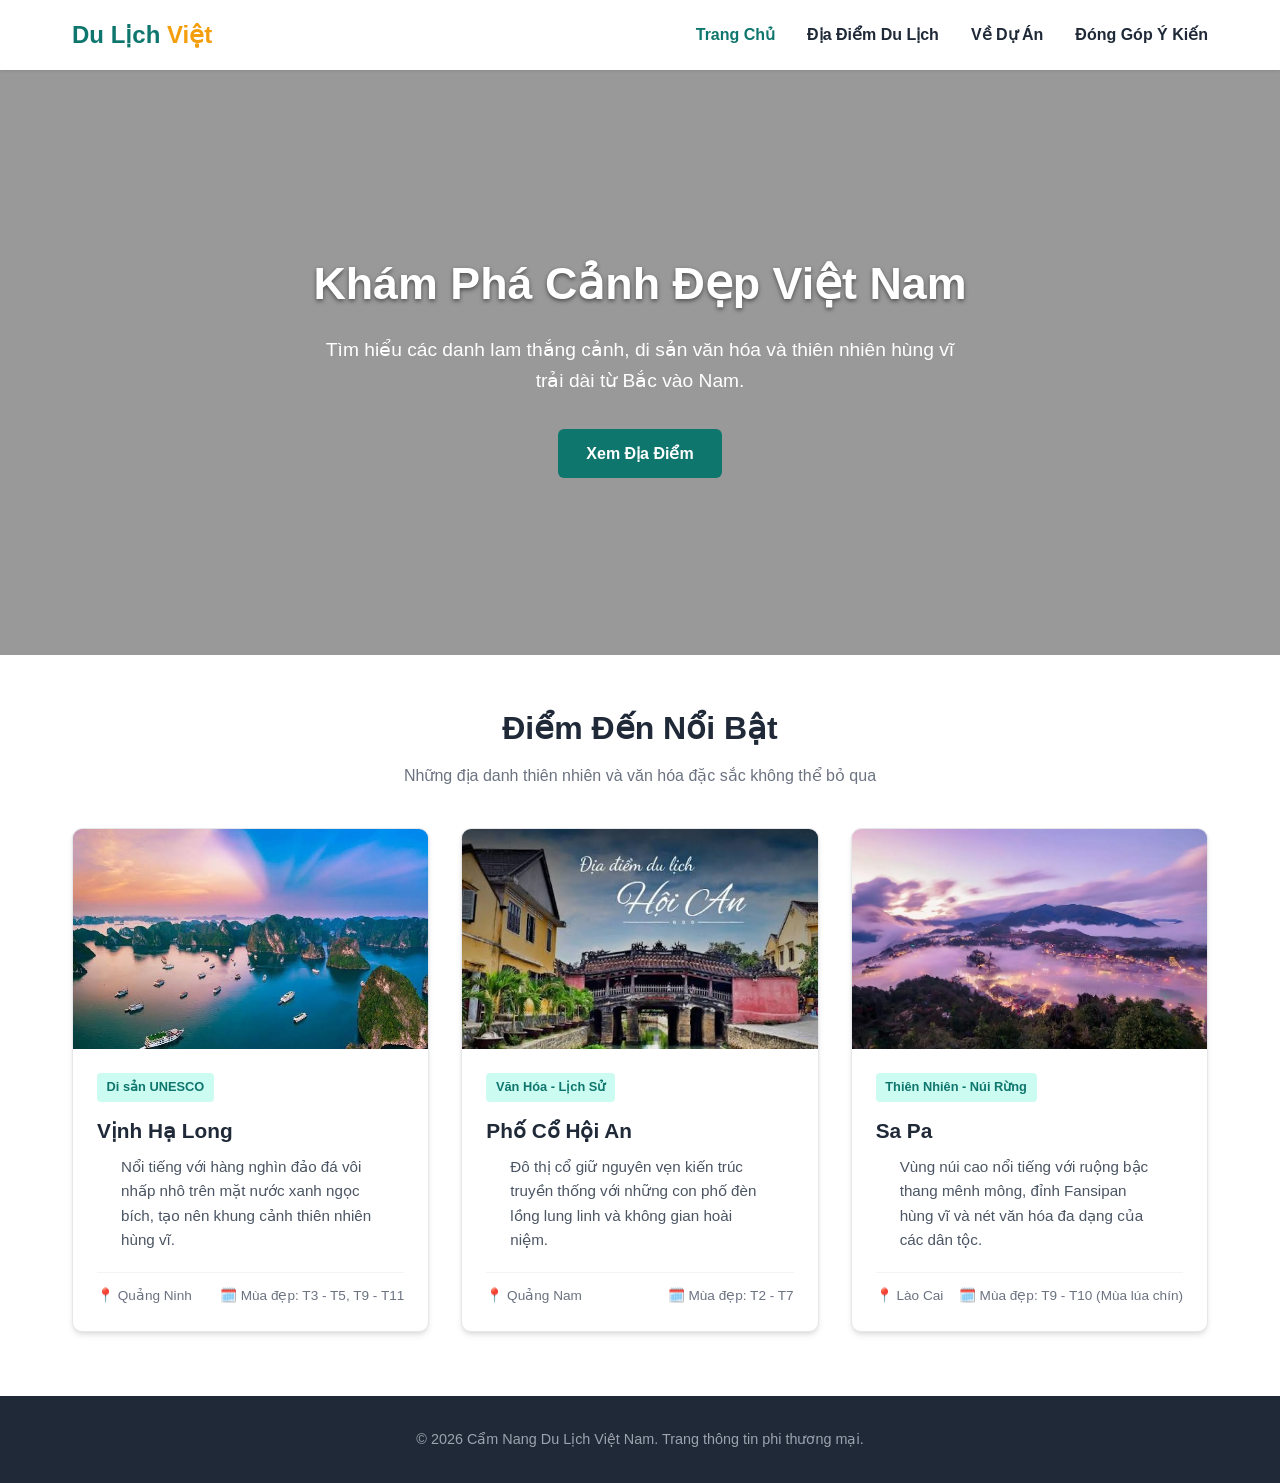
==== index.html @ 78247ca0 "update file" ====
<!DOCTYPE html>
<html lang="vi">

<head>
    <meta charset="UTF-8">
    <meta name="viewport" content="width=device-width, initial-scale=1.0">
    <title>Khám Phá Vẻ Đẹp Việt Nam | Cẩm Nang Du Lịch</title>
    <link rel="stylesheet" href="style.css">
</head>

<body>

    <!-- Nav Bar -->
    <header>
        <nav class="navbar">
            <div class="logo">
                <a href="index.html">Du Lịch <span>Việt</span></a>
            </div>
            <ul class="nav-links">
                <li><a href="index.html" class="active">Trang Chủ</a></li>
                <li><a href="destinations.html">Địa Điểm Du Lịch</a></li>
                <li><a href="about.html">Về Dự Án</a></li>
                <li><a href="contact.html">Đóng Góp Ý Kiến</a></li>
            </ul>
        </nav>
    </header>

    <!-- Hero Banner -->
    <section class="hero">
        <h1>Khám Phá Cảnh Đẹp Việt Nam</h1>
        <p>Tìm hiểu các danh lam thắng cảnh, di sản văn hóa và thiên nhiên hùng vĩ trải dài từ Bắc vào Nam.</p>
        <a href="destinations.html" class="btn">Xem Địa Điểm</a>
    </section>

    <!-- Nội dung chính -->
    <main class="container">
        <div class="section-title">
            <h2>Điểm Đến Nổi Bật</h2>
            <p>Những địa danh thiên nhiên và văn hóa đặc sắc không thể bỏ qua</p>
        </div>

        <div class="grid-container">
            <!-- Card 1 -->
            <article class="card">
                <img src="images/vinhhalong_1.jpg" alt="Vịnh Hạ Long">
                <div class="card-body">
                    <span class="badge">Di sản UNESCO</span>
                    <h3 class="card-title">Vịnh Hạ Long</h3>
                    <p class="card-text">Nổi tiếng với hàng nghìn đảo đá vôi nhấp nhô trên mặt nước xanh ngọc bích, tạo
                        nên khung cảnh thiên nhiên hùng vĩ.</p>
                    <div class="card-info">
                        <span>📍 Quảng Ninh</span>
                        <span>🗓️ Mùa đẹp: T3 - T5, T9 - T11</span>
                    </div>
                </div>
            </article>

            <!-- Card 2 -->
            <article class="card">
                <img src="images/phocohoian_1.jpg" alt="Phố Cổ Hội An">
                <div class="card-body">
                    <span class="badge">Văn Hóa - Lịch Sử</span>
                    <h3 class="card-title">Phố Cổ Hội An</h3>
                    <p class="card-text">Đô thị cổ giữ nguyên vẹn kiến trúc truyền thống với những con phố đèn lồng lung
                        linh và không gian hoài niệm.</p>
                    <div class="card-info">
                        <span>📍 Quảng Nam</span>
                        <span>🗓️ Mùa đẹp: T2 - T7</span>
                    </div>
                </div>
            </article>

            <!-- Card 3 -->
            <article class="card">
                <img src="images/sapa_1.jpg" alt="Sa Pa">
                <div class="card-body">
                    <span class="badge">Thiên Nhiên - Núi Rừng</span>
                    <h3 class="card-title">Sa Pa</h3>
                    <p class="card-text">Vùng núi cao nổi tiếng với ruộng bậc thang mênh mông, đỉnh Fansipan hùng vĩ và
                        nét văn hóa đa dạng của các dân tộc.</p>
                    <div class="card-info">
                        <span>📍 Lào Cai</span>
                        <span>🗓️ Mùa đẹp: T9 - T10 (Mùa lúa chín)</span>
                    </div>
                </div>
            </article>
        </div>
    </main>

    <!-- Footer -->
    <footer>
        <p>&copy; 2026 Cẩm Nang Du Lịch Việt Nam. Trang thông tin phi thương mại.</p>
    </footer>

</body>

</html>
---- style.css ----
/* ==========================================================
   RESET & BIẾN GIAO DIỆN
   ========================================================== */
* {
    margin: 0;
    padding: 0;
    box-sizing: border-box;
    font-family: 'Segoe UI', Roboto, Helvetica, Arial, sans-serif;
}

:root {
    --primary-color: #0f766e;
    /* Xanh ngọc bảo thiên nhiên */
    --secondary-color: #0d9488;
    /* Xanh tươi trẻ */
    --accent-color: #f59e0b;
    /* Vàng ấm */
    --dark-color: #1f2937;
    --light-bg: #f9fafb;
    --text-color: #374151;
    --card-shadow: 0 4px 6px -1px rgba(0, 0, 0, 0.1), 0 2px 4px -1px rgba(0, 0, 0, 0.06);
}

body {
    color: var(--text-color);
    line-height: 1.6;
    background-color: #ffffff;
}

a {
    text-decoration: none;
    color: inherit;
}

/* ==========================================================
   HEADER & NAVIGATION
   ========================================================== */
header {
    background-color: #ffffff;
    box-shadow: 0 1px 3px rgba(0, 0, 0, 0.1);
    position: sticky;
    top: 0;
    z-index: 1000;
}

.navbar {
    display: flex;
    justify-content: space-between;
    align-items: center;
    max-width: 1200px;
    margin: 0 auto;
    padding: 1rem 2rem;
}

.logo a {
    font-size: 1.5rem;
    font-weight: 700;
    color: var(--primary-color);
}

.logo span {
    color: var(--accent-color);
}

.nav-links {
    display: flex;
    gap: 2rem;
    list-style: none;
}

.nav-links a {
    font-weight: 600;
    color: var(--dark-color);
    transition: color 0.3s ease;
}

.nav-links a:hover,
.nav-links a.active {
    color: var(--primary-color);
}

/* ==========================================================
   HERO BANNER
   ========================================================== */
.hero {
    background: linear-gradient(rgba(0, 0, 0, 0.4), rgba(0, 0, 0, 0.4)),
        url('https://images.unsplash.com/photo-1528127269322-539801943592?q=80&w=1200&auto=format&fit=crop') no-repeat center center/cover;
    height: 65vh;
    display: flex;
    flex-direction: column;
    justify-content: center;
    align-items: center;
    text-align: center;
    color: #ffffff;
    padding: 0 1rem;
}

.hero h1 {
    font-size: 2.8rem;
    margin-bottom: 1rem;
    text-shadow: 0 2px 4px rgba(0, 0, 0, 0.5);
}

.hero p {
    font-size: 1.2rem;
    margin-bottom: 2rem;
    max-width: 650px;
}

.btn {
    display: inline-block;
    padding: 0.75rem 1.75rem;
    background-color: var(--primary-color);
    color: #ffffff;
    border-radius: 6px;
    font-weight: 600;
    transition: background 0.3s ease;
    border: none;
    cursor: pointer;
}

.btn:hover {
    background-color: var(--secondary-color);
}

/* BANNER TRANG PHỤ */
.page-banner {
    background: linear-gradient(rgba(15, 118, 110, 0.8), rgba(15, 118, 110, 0.8)),
        url('https://images.unsplash.com/photo-1507525428034-b723cf961d3e?q=80&w=1200&auto=format&fit=crop') no-repeat center center/cover;
    height: 25vh;
    display: flex;
    justify-content: center;
    align-items: center;
    color: #ffffff;
    text-align: center;
}

/* ==========================================================
   BO CỤC CHÍNH
   ========================================================== */
.container {
    max-width: 1200px;
    margin: 3rem auto;
    padding: 0 2rem;
}

.section-title {
    text-align: center;
    margin-bottom: 2.5rem;
}

.section-title h2 {
    font-size: 2rem;
    color: var(--dark-color);
    margin-bottom: 0.5rem;
}

.section-title p {
    color: #6b7280;
}

/* ==========================================================
   GRID ĐỊA ĐIỂM (CARDS)
   ========================================================== */
.grid-container {
    display: grid;
    grid-template-columns: repeat(auto-fit, minmax(320px, 1fr));
    gap: 2rem;
}

.card {
    background: #ffffff;
    border-radius: 10px;
    overflow: hidden;
    box-shadow: var(--card-shadow);
    border: 1px solid #e5e7eb;
    display: flex;
    flex-direction: column;
}

.card img {
    width: 100%;
    height: 220px;
    object-fit: cover;
}

.card-body {
    padding: 1.5rem;
    display: flex;
    flex-direction: column;
    flex-grow: 1;
}

.badge {
    align-self: flex-start;
    padding: 0.25rem 0.6rem;
    background-color: #ccfbf1;
    color: var(--primary-color);
    font-size: 0.8rem;
    font-weight: 600;
    border-radius: 4px;
    margin-bottom: 0.75rem;
}

.card-title {
    font-size: 1.3rem;
    color: var(--dark-color);
    margin-bottom: 0.5rem;
}

.card-text {
    color: #4b5563;
    font-size: 0.95rem;
    margin-bottom: 1.25rem;
    flex-grow: 1;
}

.card-info {
    border-top: 1px solid #f3f4f6;
    padding-top: 0.75rem;
    font-size: 0.85rem;
    color: #6b7280;
    display: flex;
    justify-content: space-between;
}

/* CSS cho thẻ Card cấu trúc cũ trong Destinations */
.card .tag {
    align-self: flex-start;
    padding: 0.25rem 0.6rem;
    background-color: #ccfbf1;
    color: var(--primary-color);
    font-size: 0.8rem;
    font-weight: 600;
    border-radius: 4px;
    margin: 1rem 1.5rem 0.5rem 1.5rem;
}

.card h2 {
    font-size: 1.3rem;
    color: var(--dark-color);
    margin: 0 1.5rem 0.5rem 1.5rem;
}

.card p {
    color: #4b5563;
    font-size: 0.95rem;
    margin: 0 1.5rem 1.25rem 1.5rem;
    flex-grow: 1;
}

.card .info {
    border-top: 1px solid #f3f4f6;
    padding: 0.75rem 1.5rem 1.5rem 1.5rem;
    font-size: 0.85rem;
    color: #6b7280;
    display: flex;
    justify-content: space-between;
}

/* ==========================================================
   ABOUT PAGE STYLES (MỚI BÓC TÁCH)
   ========================================================== */
.about-content {
    max-width: 800px;
    margin: 0 auto;
    text-align: justify;
    line-height: 1.8;
}

.about-text-p {
    margin-bottom: 1.5rem;
}

.about-box {
    background-color: var(--light-bg);
    padding: 1.5rem;
    border-left: 4px solid var(--primary-color);
    margin-top: 2rem;
    border-radius: 4px;
}

.about-box-heading {
    color: var(--dark-color);
    margin-bottom: 0.5rem;
}

.about-box-list {
    padding-left: 1.2rem;
}

/* ==========================================================
   CONTACT & FORM STYLES
   ========================================================== */
.contact-wrapper {
    display: grid;
    grid-template-columns: 1fr 1fr;
    gap: 3rem;
}

.contact-info {
    background-color: var(--light-bg);
    padding: 2rem;
    border-radius: 8px;
}

.contact-info h3 {
    margin-bottom: 1rem;
    color: var(--dark-color);
}

.contact-info-p-bottom {
    margin-bottom: 1rem;
}

.contact-info-p-top {
    margin-top: 0.5rem;
}

.contact-form {
    margin-top: 1rem;
}

.form-group {
    margin-bottom: 1.25rem;
}

.form-group label {
    display: block;
    margin-bottom: 0.5rem;
    font-weight: 600;
}

.form-group input,
.form-group textarea {
    width: 100%;
    padding: 0.75rem;
    border: 1px solid #d1d5db;
    border-radius: 6px;
}

/* ==========================================================
   FOOTER
   ========================================================== */
footer {
    background-color: var(--dark-color);
    color: #9ca3af;
    text-align: center;
    padding: 2rem 1rem;
    margin-top: 4rem;
}

footer p {
    font-size: 0.9rem;
}

/* RESPONSIVE */
@media (max-width: 768px) {
    .navbar {
        flex-direction: column;
        gap: 1rem;
    }

    .hero h1 {
        font-size: 2rem;
    }

    .contact-wrapper {
        grid-template-columns: 1fr;
    }
}
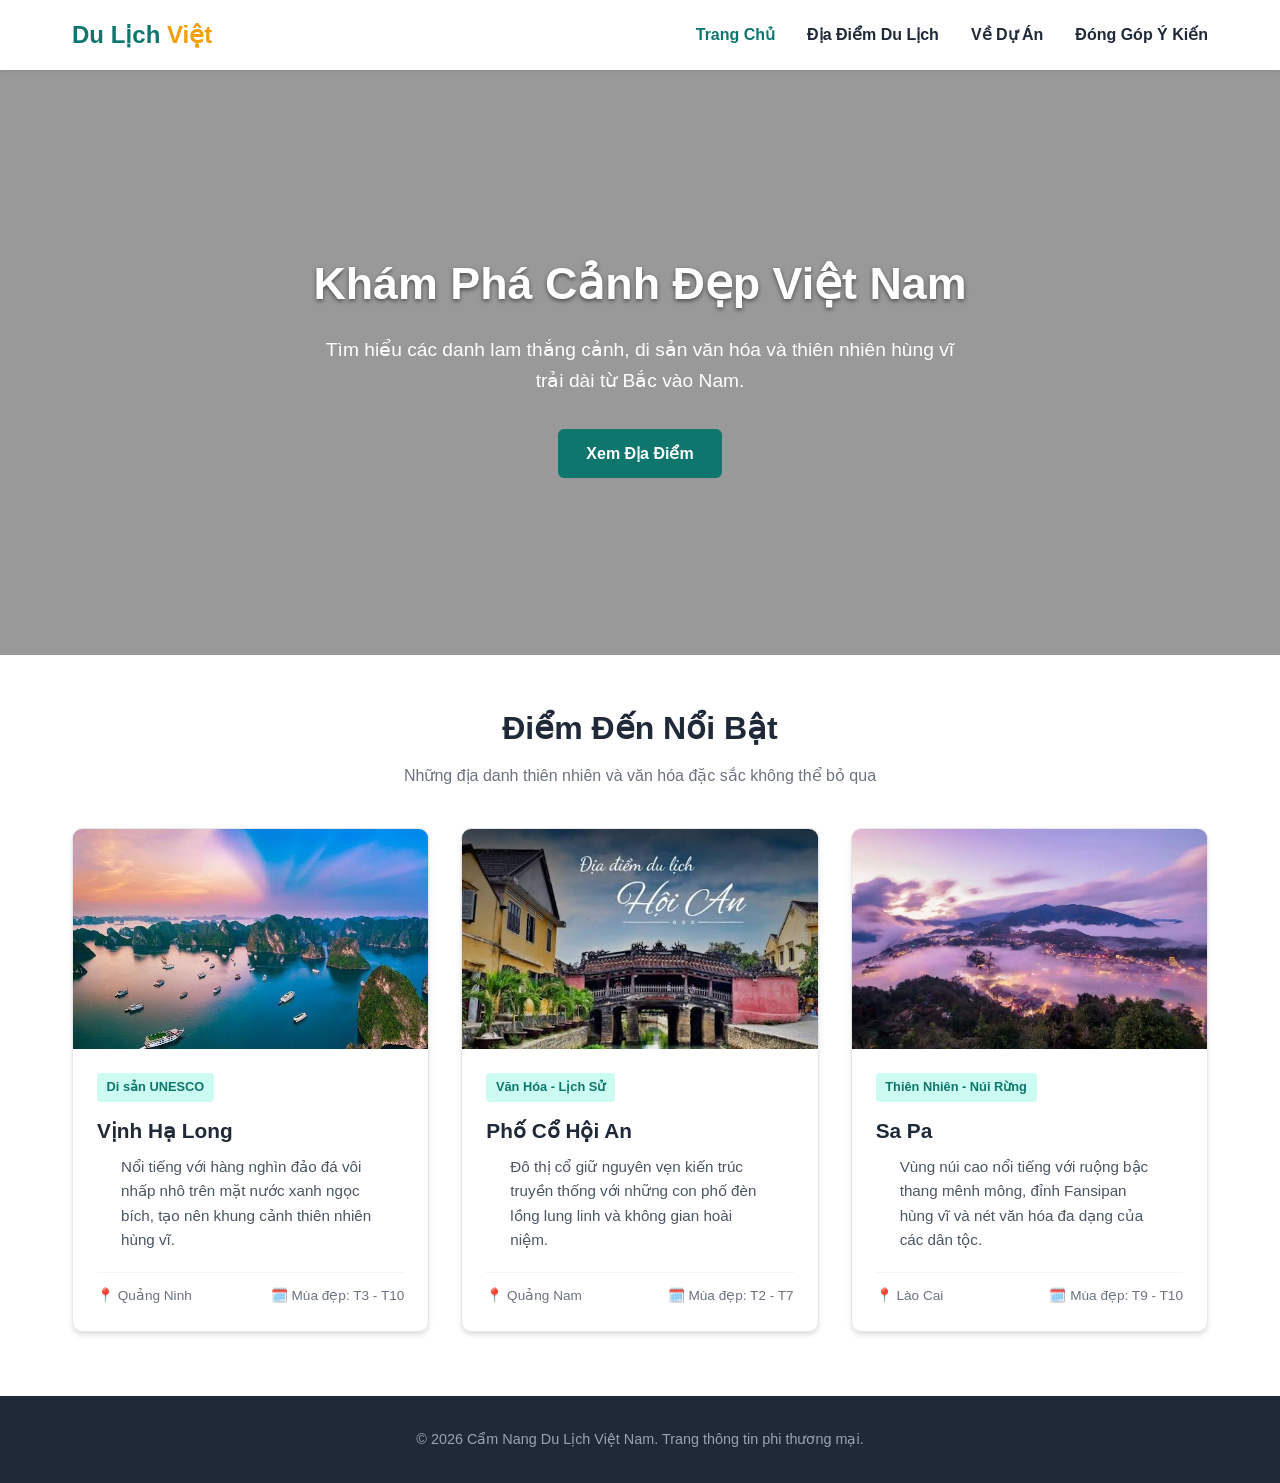
==== commit 8e33ff21: "update css,html" ====
--- a/index.html
+++ b/index.html
@@ -5,7 +5,7 @@
     <meta charset="UTF-8">
     <meta name="viewport" content="width=device-width, initial-scale=1.0">
     <title>Khám Phá Vẻ Đẹp Việt Nam | Cẩm Nang Du Lịch</title>
-    <link rel="stylesheet" href="style.css">
+    <link rel="stylesheet" href="css/style.css">
 </head>
 
 <body>
@@ -50,7 +50,7 @@
                         nên khung cảnh thiên nhiên hùng vĩ.</p>
                     <div class="card-info">
                         <span>📍 Quảng Ninh</span>
-                        <span>🗓️ Mùa đẹp: T3 - T5, T9 - T11</span>
+                        <span>🗓️ Mùa đẹp: T3 - T10 </span>
                     </div>
                 </div>
             </article>
@@ -80,7 +80,7 @@
                         nét văn hóa đa dạng của các dân tộc.</p>
                     <div class="card-info">
                         <span>📍 Lào Cai</span>
-                        <span>🗓️ Mùa đẹp: T9 - T10 (Mùa lúa chín)</span>
+                        <span>🗓️ Mùa đẹp: T9 - T10 </span>
                     </div>
                 </div>
             </article>
--- a/css/style.css
+++ b/css/style.css
@@ -0,0 +1,371 @@
+/* ==========================================================
+   RESET & BIẾN GIAO DIỆN
+   ========================================================== */
+* {
+    margin: 0;
+    padding: 0;
+    box-sizing: border-box;
+    font-family: 'Segoe UI', Roboto, Helvetica, Arial, sans-serif;
+}
+
+:root {
+    --primary-color: #0f766e;
+    /* Xanh ngọc bảo thiên nhiên */
+    --secondary-color: #0d9488;
+    /* Xanh tươi trẻ */
+    --accent-color: #f59e0b;
+    /* Vàng ấm */
+    --dark-color: #1f2937;
+    --light-bg: #f9fafb;
+    --text-color: #374151;
+    --card-shadow: 0 4px 6px -1px rgba(0, 0, 0, 0.1), 0 2px 4px -1px rgba(0, 0, 0, 0.06);
+}
+
+body {
+    color: var(--text-color);
+    line-height: 1.6;
+    background-color: #ffffff;
+}
+
+a {
+    text-decoration: none;
+    color: inherit;
+}
+
+/* ==========================================================
+   HEADER & NAVIGATION
+   ========================================================== */
+header {
+    background-color: #ffffff;
+    box-shadow: 0 1px 3px rgba(0, 0, 0, 0.1);
+    position: sticky;
+    top: 0;
+    z-index: 1000;
+}
+
+.navbar {
+    display: flex;
+    justify-content: space-between;
+    align-items: center;
+    max-width: 1200px;
+    margin: 0 auto;
+    padding: 1rem 2rem;
+}
+
+.logo a {
+    font-size: 1.5rem;
+    font-weight: 700;
+    color: var(--primary-color);
+}
+
+.logo span {
+    color: var(--accent-color);
+}
+
+.nav-links {
+    display: flex;
+    gap: 2rem;
+    list-style: none;
+}
+
+.nav-links a {
+    font-weight: 600;
+    color: var(--dark-color);
+    transition: color 0.3s ease;
+}
+
+.nav-links a:hover,
+.nav-links a.active {
+    color: var(--primary-color);
+}
+
+/* ==========================================================
+   HERO BANNER
+   ========================================================== */
+.hero {
+    background: linear-gradient(rgba(0, 0, 0, 0.4), rgba(0, 0, 0, 0.4)),
+        url('https://images.unsplash.com/photo-1528127269322-539801943592?q=80&w=1200&auto=format&fit=crop') no-repeat center center/cover;
+    height: 65vh;
+    display: flex;
+    flex-direction: column;
+    justify-content: center;
+    align-items: center;
+    text-align: center;
+    color: #ffffff;
+    padding: 0 1rem;
+}
+
+.hero h1 {
+    font-size: 2.8rem;
+    margin-bottom: 1rem;
+    text-shadow: 0 2px 4px rgba(0, 0, 0, 0.5);
+}
+
+.hero p {
+    font-size: 1.2rem;
+    margin-bottom: 2rem;
+    max-width: 650px;
+}
+
+.btn {
+    display: inline-block;
+    padding: 0.75rem 1.75rem;
+    background-color: var(--primary-color);
+    color: #ffffff;
+    border-radius: 6px;
+    font-weight: 600;
+    transition: background 0.3s ease;
+    border: none;
+    cursor: pointer;
+}
+
+.btn:hover {
+    background-color: var(--secondary-color);
+}
+
+/* BANNER TRANG PHỤ */
+.page-banner {
+    background: linear-gradient(rgba(15, 118, 110, 0.8), rgba(15, 118, 110, 0.8)),
+        url('https://images.unsplash.com/photo-1507525428034-b723cf961d3e?q=80&w=1200&auto=format&fit=crop') no-repeat center center/cover;
+    height: 25vh;
+    display: flex;
+    justify-content: center;
+    align-items: center;
+    color: #ffffff;
+    text-align: center;
+}
+
+/* ==========================================================
+   BO CỤC CHÍNH
+   ========================================================== */
+.container {
+    max-width: 1200px;
+    margin: 3rem auto;
+    padding: 0 2rem;
+}
+
+.section-title {
+    text-align: center;
+    margin-bottom: 2.5rem;
+}
+
+.section-title h2 {
+    font-size: 2rem;
+    color: var(--dark-color);
+    margin-bottom: 0.5rem;
+}
+
+.section-title p {
+    color: #6b7280;
+}
+
+/* ==========================================================
+   GRID ĐỊA ĐIỂM (CARDS)
+   ========================================================== */
+.grid-container {
+    display: grid;
+    grid-template-columns: repeat(auto-fit, minmax(320px, 1fr));
+    gap: 2rem;
+}
+
+.card {
+    background: #ffffff;
+    border-radius: 10px;
+    overflow: hidden;
+    box-shadow: var(--card-shadow);
+    border: 1px solid #e5e7eb;
+    display: flex;
+    flex-direction: column;
+}
+
+.card img {
+    width: 100%;
+    height: 220px;
+    object-fit: cover;
+}
+
+.card-body {
+    padding: 1.5rem;
+    display: flex;
+    flex-direction: column;
+    flex-grow: 1;
+}
+
+.badge {
+    align-self: flex-start;
+    padding: 0.25rem 0.6rem;
+    background-color: #ccfbf1;
+    color: var(--primary-color);
+    font-size: 0.8rem;
+    font-weight: 600;
+    border-radius: 4px;
+    margin-bottom: 0.75rem;
+}
+
+.card-title {
+    font-size: 1.3rem;
+    color: var(--dark-color);
+    margin-bottom: 0.5rem;
+}
+
+.card-text {
+    color: #4b5563;
+    font-size: 0.95rem;
+    margin-bottom: 1.25rem;
+    flex-grow: 1;
+}
+
+.card-info {
+    border-top: 1px solid #f3f4f6;
+    padding-top: 0.75rem;
+    font-size: 0.85rem;
+    color: #6b7280;
+    display: flex;
+    justify-content: space-between;
+}
+
+/* CSS cho thẻ Card cấu trúc cũ trong Destinations */
+.card .tag {
+    align-self: flex-start;
+    padding: 0.25rem 0.6rem;
+    background-color: #ccfbf1;
+    color: var(--primary-color);
+    font-size: 0.8rem;
+    font-weight: 600;
+    border-radius: 4px;
+    margin: 1rem 1.5rem 0.5rem 1.5rem;
+}
+
+.card h2 {
+    font-size: 1.3rem;
+    color: var(--dark-color);
+    margin: 0 1.5rem 0.5rem 1.5rem;
+}
+
+.card p {
+    color: #4b5563;
+    font-size: 0.95rem;
+    margin: 0 1.5rem 1.25rem 1.5rem;
+    flex-grow: 1;
+}
+
+.card .info {
+    border-top: 1px solid #f3f4f6;
+    padding: 0.75rem 1.5rem 1.5rem 1.5rem;
+    font-size: 0.85rem;
+    color: #6b7280;
+    display: flex;
+    justify-content: space-between;
+}
+
+/* ==========================================================
+   ABOUT PAGE STYLES (MỚI BÓC TÁCH)
+   ========================================================== */
+.about-content {
+    max-width: 800px;
+    margin: 0 auto;
+    text-align: justify;
+    line-height: 1.8;
+}
+
+.about-text-p {
+    margin-bottom: 1.5rem;
+}
+
+.about-box {
+    background-color: var(--light-bg);
+    padding: 1.5rem;
+    border-left: 4px solid var(--primary-color);
+    margin-top: 2rem;
+    border-radius: 4px;
+}
+
+.about-box-heading {
+    color: var(--dark-color);
+    margin-bottom: 0.5rem;
+}
+
+.about-box-list {
+    padding-left: 1.2rem;
+}
+
+/* ==========================================================
+   CONTACT & FORM STYLES
+   ========================================================== */
+.contact-wrapper {
+    display: grid;
+    grid-template-columns: 1fr 1fr;
+    gap: 3rem;
+}
+
+.contact-info {
+    background-color: var(--light-bg);
+    padding: 2rem;
+    border-radius: 8px;
+}
+
+.contact-info h3 {
+    margin-bottom: 1rem;
+    color: var(--dark-color);
+}
+
+.contact-info-p-bottom {
+    margin-bottom: 1rem;
+}
+
+.contact-info-p-top {
+    margin-top: 0.5rem;
+}
+
+.contact-form {
+    margin-top: 1rem;
+}
+
+.form-group {
+    margin-bottom: 1.25rem;
+}
+
+.form-group label {
+    display: block;
+    margin-bottom: 0.5rem;
+    font-weight: 600;
+}
+
+.form-group input,
+.form-group textarea {
+    width: 100%;
+    padding: 0.75rem;
+    border: 1px solid #d1d5db;
+    border-radius: 6px;
+}
+
+/* ==========================================================
+   FOOTER
+   ========================================================== */
+footer {
+    background-color: var(--dark-color);
+    color: #9ca3af;
+    text-align: center;
+    padding: 2rem 1rem;
+    margin-top: 4rem;
+}
+
+footer p {
+    font-size: 0.9rem;
+}
+
+/* RESPONSIVE */
+@media (max-width: 768px) {
+    .navbar {
+        flex-direction: column;
+        gap: 1rem;
+    }
+
+    .hero h1 {
+        font-size: 2rem;
+    }
+
+    .contact-wrapper {
+        grid-template-columns: 1fr;
+    }
+}
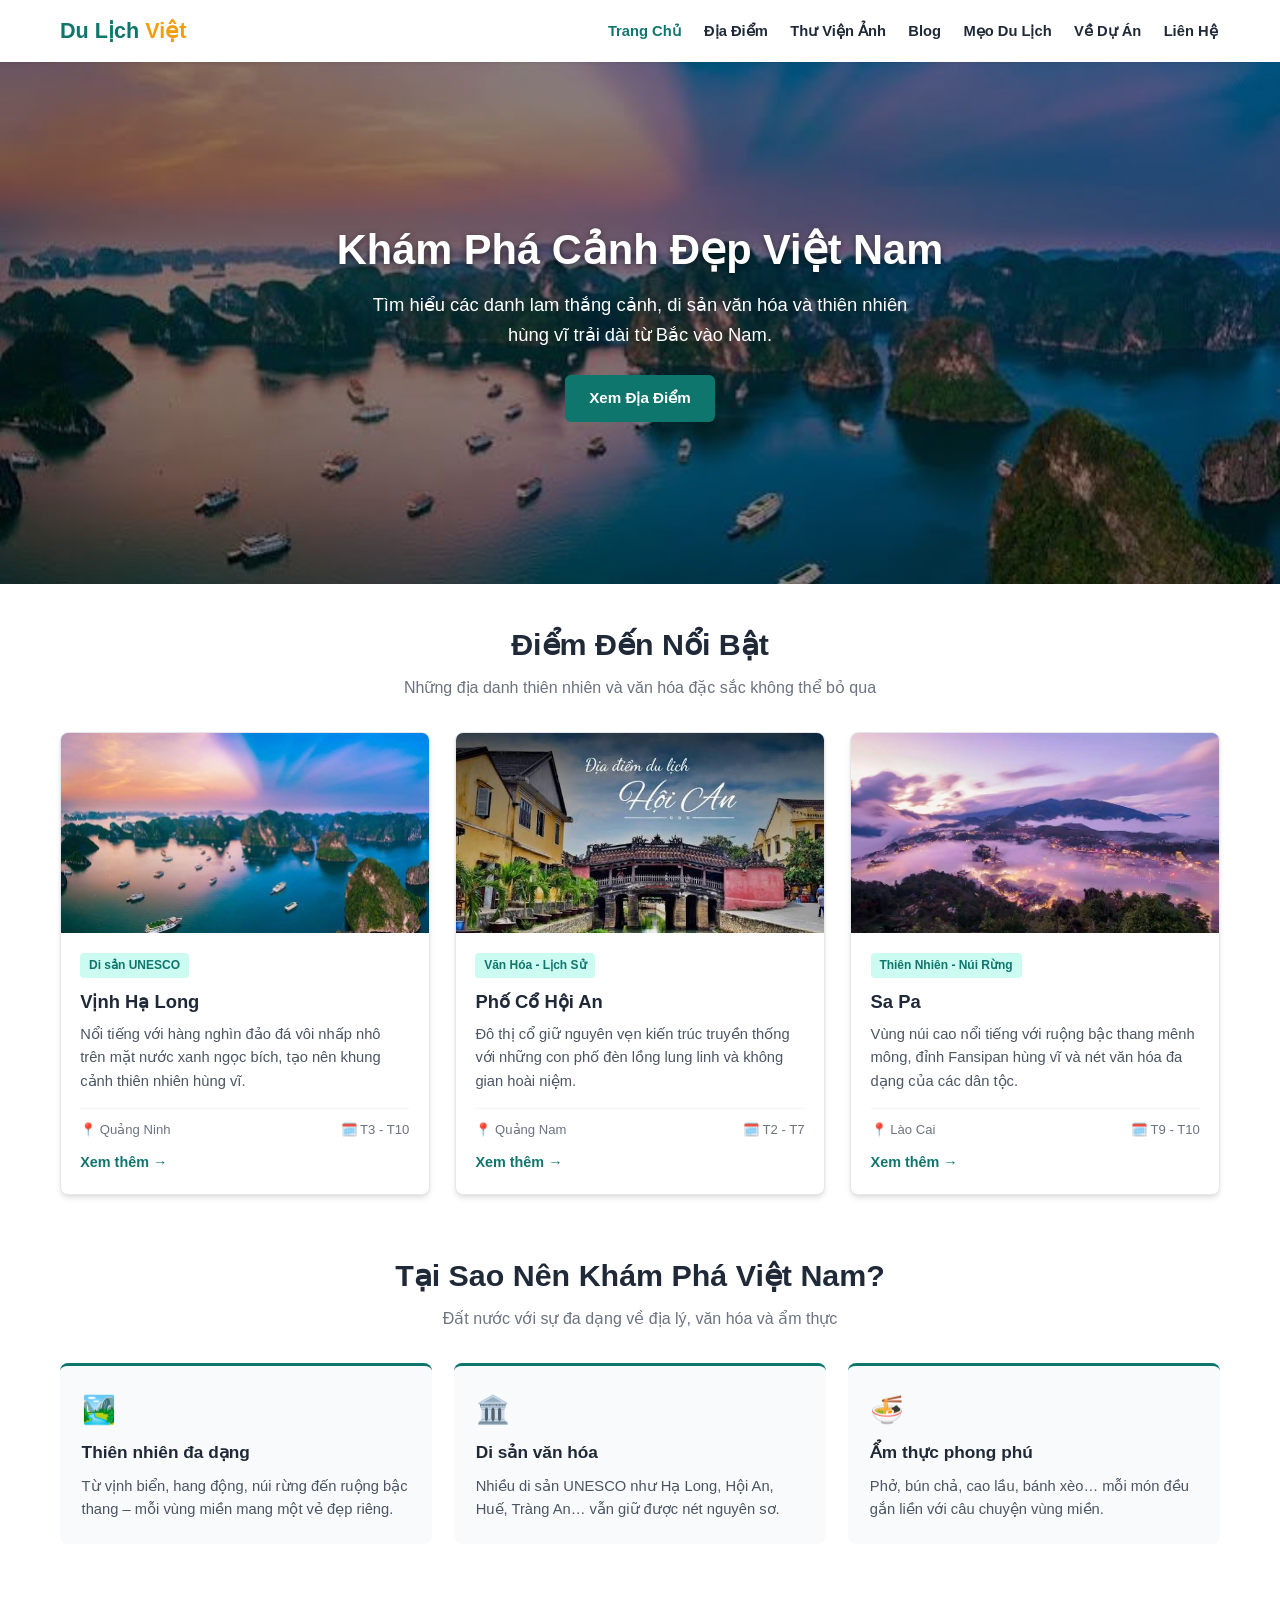
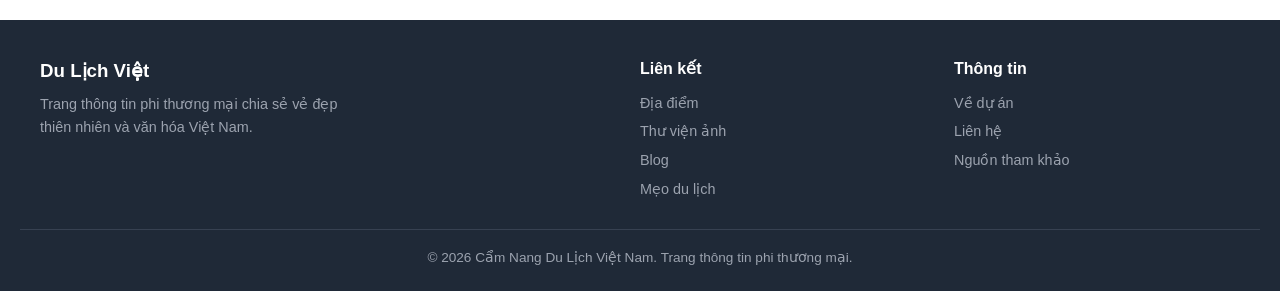
==== commit a1acb1bb: "update 8page,responsive,css" ====
--- a/index.html
+++ b/index.html
@@ -1,38 +1,38 @@
 <!DOCTYPE html>
 <html lang="vi">
-
 <head>
     <meta charset="UTF-8">
     <meta name="viewport" content="width=device-width, initial-scale=1.0">
     <title>Khám Phá Vẻ Đẹp Việt Nam | Cẩm Nang Du Lịch</title>
     <link rel="stylesheet" href="css/style.css">
 </head>
-
 <body>
-
-    <!-- Nav Bar -->
     <header>
         <nav class="navbar">
             <div class="logo">
                 <a href="index.html">Du Lịch <span>Việt</span></a>
             </div>
+            <button class="menu-toggle" aria-label="Mở menu" onclick="toggleMenu()">
+                <span></span><span></span><span></span>
+            </button>
             <ul class="nav-links">
                 <li><a href="index.html" class="active">Trang Chủ</a></li>
-                <li><a href="destinations.html">Địa Điểm Du Lịch</a></li>
+                <li><a href="destinations.html">Địa Điểm</a></li>
+                <li><a href="gallery.html">Thư Viện Ảnh</a></li>
+                <li><a href="blog.html">Blog</a></li>
+                <li><a href="tips.html">Mẹo Du Lịch</a></li>
                 <li><a href="about.html">Về Dự Án</a></li>
-                <li><a href="contact.html">Đóng Góp Ý Kiến</a></li>
+                <li><a href="contact.html">Liên Hệ</a></li>
             </ul>
         </nav>
     </header>
 
-    <!-- Hero Banner -->
     <section class="hero">
         <h1>Khám Phá Cảnh Đẹp Việt Nam</h1>
         <p>Tìm hiểu các danh lam thắng cảnh, di sản văn hóa và thiên nhiên hùng vĩ trải dài từ Bắc vào Nam.</p>
         <a href="destinations.html" class="btn">Xem Địa Điểm</a>
     </section>
 
-    <!-- Nội dung chính -->
     <main class="container">
         <div class="section-title">
             <h2>Điểm Đến Nổi Bật</h2>
@@ -40,58 +40,110 @@
         </div>
 
         <div class="grid-container">
-            <!-- Card 1 -->
             <article class="card">
                 <img src="images/vinhhalong_1.jpg" alt="Vịnh Hạ Long">
                 <div class="card-body">
                     <span class="badge">Di sản UNESCO</span>
                     <h3 class="card-title">Vịnh Hạ Long</h3>
-                    <p class="card-text">Nổi tiếng với hàng nghìn đảo đá vôi nhấp nhô trên mặt nước xanh ngọc bích, tạo
-                        nên khung cảnh thiên nhiên hùng vĩ.</p>
+                    <p class="card-text">Nổi tiếng với hàng nghìn đảo đá vôi nhấp nhô trên mặt nước xanh ngọc bích, tạo nên khung cảnh thiên nhiên hùng vĩ.</p>
                     <div class="card-info">
                         <span>📍 Quảng Ninh</span>
-                        <span>🗓️ Mùa đẹp: T3 - T10 </span>
+                        <span>🗓️ T3 - T10</span>
                     </div>
+                    <a href="destinations.html" class="card-link">Xem thêm →</a>
                 </div>
             </article>
 
-            <!-- Card 2 -->
             <article class="card">
                 <img src="images/phocohoian_1.jpg" alt="Phố Cổ Hội An">
                 <div class="card-body">
                     <span class="badge">Văn Hóa - Lịch Sử</span>
                     <h3 class="card-title">Phố Cổ Hội An</h3>
-                    <p class="card-text">Đô thị cổ giữ nguyên vẹn kiến trúc truyền thống với những con phố đèn lồng lung
-                        linh và không gian hoài niệm.</p>
+                    <p class="card-text">Đô thị cổ giữ nguyên vẹn kiến trúc truyền thống với những con phố đèn lồng lung linh và không gian hoài niệm.</p>
                     <div class="card-info">
                         <span>📍 Quảng Nam</span>
-                        <span>🗓️ Mùa đẹp: T2 - T7</span>
+                        <span>🗓️ T2 - T7</span>
                     </div>
+                    <a href="destinations.html" class="card-link">Xem thêm →</a>
                 </div>
             </article>
 
-            <!-- Card 3 -->
             <article class="card">
                 <img src="images/sapa_1.jpg" alt="Sa Pa">
                 <div class="card-body">
                     <span class="badge">Thiên Nhiên - Núi Rừng</span>
                     <h3 class="card-title">Sa Pa</h3>
-                    <p class="card-text">Vùng núi cao nổi tiếng với ruộng bậc thang mênh mông, đỉnh Fansipan hùng vĩ và
-                        nét văn hóa đa dạng của các dân tộc.</p>
+                    <p class="card-text">Vùng núi cao nổi tiếng với ruộng bậc thang mênh mông, đỉnh Fansipan hùng vĩ và nét văn hóa đa dạng của các dân tộc.</p>
                     <div class="card-info">
                         <span>📍 Lào Cai</span>
-                        <span>🗓️ Mùa đẹp: T9 - T10 </span>
+                        <span>🗓️ T9 - T10</span>
                     </div>
+                    <a href="destinations.html" class="card-link">Xem thêm →</a>
                 </div>
             </article>
         </div>
+
+        <div class="section-title" style="margin-top: 3.5rem;">
+            <h2>Tại Sao Nên Khám Phá Việt Nam?</h2>
+            <p>Đất nước với sự đa dạng về địa lý, văn hóa và ẩm thực</p>
+        </div>
+
+        <div class="tips-grid">
+            <div class="tip-card">
+                <div class="tip-icon">🏞️</div>
+                <h3>Thiên nhiên đa dạng</h3>
+                <p>Từ vịnh biển, hang động, núi rừng đến ruộng bậc thang – mỗi vùng miền mang một vẻ đẹp riêng.</p>
+            </div>
+            <div class="tip-card">
+                <div class="tip-icon">🏛️</div>
+                <h3>Di sản văn hóa</h3>
+                <p>Nhiều di sản UNESCO như Hạ Long, Hội An, Huế, Tràng An… vẫn giữ được nét nguyên sơ.</p>
+            </div>
+            <div class="tip-card">
+                <div class="tip-icon">🍜</div>
+                <h3>Ẩm thực phong phú</h3>
+                <p>Phở, bún chả, cao lầu, bánh xèo… mỗi món đều gắn liền với câu chuyện vùng miền.</p>
+            </div>
+        </div>
     </main>
 
-    <!-- Footer -->
     <footer>
-        <p>&copy; 2026 Cẩm Nang Du Lịch Việt Nam. Trang thông tin phi thương mại.</p>
+        <div class="footer-content">
+            <div class="footer-brand">
+                <h3>Du Lịch Việt</h3>
+                <p>Trang thông tin phi thương mại chia sẻ vẻ đẹp thiên nhiên và văn hóa Việt Nam.</p>
+            </div>
+            <div class="footer-links">
+                <h4>Liên kết</h4>
+                <a href="destinations.html">Địa điểm</a>
+                <a href="gallery.html">Thư viện ảnh</a>
+                <a href="blog.html">Blog</a>
+                <a href="tips.html">Mẹo du lịch</a>
+            </div>
+            <div class="footer-links">
+                <h4>Thông tin</h4>
+                <a href="about.html">Về dự án</a>
+                <a href="contact.html">Liên hệ</a>
+                <a href="sources.html">Nguồn tham khảo</a>
+            </div>
+        </div>
+        <div class="footer-bottom">
+            <p>&copy; 2026 Cẩm Nang Du Lịch Việt Nam. Trang thông tin phi thương mại.</p>
+        </div>
     </footer>
-
+<script>
+function toggleMenu() {
+  var nav = document.querySelector(".nav-links");
+  var btn = document.querySelector(".menu-toggle");
+  nav.classList.toggle("open");
+  btn.classList.toggle("active");
+}
+document.querySelectorAll(".nav-links a").forEach(function(link) {
+  link.addEventListener("click", function() {
+    document.querySelector(".nav-links").classList.remove("open");
+    document.querySelector(".menu-toggle").classList.remove("active");
+  });
+});
+</script>
 </body>
-
-</html>+</html>
--- a/css/style.css
+++ b/css/style.css
@@ -1,30 +1,43 @@
-/* ==========================================================
-   RESET & BIẾN GIAO DIỆN
-   ========================================================== */
-* {
+/* ============================================
+   RESET & VARIABLES
+   ============================================ */
+*,
+*::before,
+*::after {
     margin: 0;
     padding: 0;
     box-sizing: border-box;
+}
+
+:root {
+    --primary: #0f766e;
+    --primary-dark: #0d5c56;
+    --secondary: #0d9488;
+    --accent: #f59e0b;
+    --dark: #1f2937;
+    --gray: #4b5563;
+    --light-gray: #6b7280;
+    --bg-light: #f9fafb;
+    --border: #e5e7eb;
+    --white: #ffffff;
+    --shadow: 0 4px 6px -1px rgba(0, 0, 0, 0.1), 0 2px 4px -1px rgba(0, 0, 0, 0.06);
+    --radius: 8px;
+    --container: 1200px;
+}
+
+html {
+    scroll-behavior: smooth;
+    /* Tránh thanh cuộn ngang */
+    overflow-x: hidden;
+}
+
+body {
     font-family: 'Segoe UI', Roboto, Helvetica, Arial, sans-serif;
-}
-
-:root {
-    --primary-color: #0f766e;
-    /* Xanh ngọc bảo thiên nhiên */
-    --secondary-color: #0d9488;
-    /* Xanh tươi trẻ */
-    --accent-color: #f59e0b;
-    /* Vàng ấm */
-    --dark-color: #1f2937;
-    --light-bg: #f9fafb;
-    --text-color: #374151;
-    --card-shadow: 0 4px 6px -1px rgba(0, 0, 0, 0.1), 0 2px 4px -1px rgba(0, 0, 0, 0.06);
-}
-
-body {
-    color: var(--text-color);
+    color: var(--gray);
     line-height: 1.6;
-    background-color: #ffffff;
+    background-color: var(--white);
+    overflow-x: hidden;
+    min-width: 0;
 }
 
 a {
@@ -32,340 +45,815 @@
     color: inherit;
 }
 
-/* ==========================================================
+img {
+    max-width: 100%;
+    height: auto;
+    display: block;
+    /* Không bị méo */
+    object-fit: cover;
+}
+
+ul {
+    list-style: none;
+}
+
+/* ============================================
    HEADER & NAVIGATION
-   ========================================================== */
+   ============================================ */
 header {
-    background-color: #ffffff;
+    background-color: var(--white);
     box-shadow: 0 1px 3px rgba(0, 0, 0, 0.1);
     position: sticky;
     top: 0;
     z-index: 1000;
+    /* Cần relative để menu mobile absolute đúng */
+    width: 100%;
 }
 
 .navbar {
     display: flex;
     justify-content: space-between;
     align-items: center;
-    max-width: 1200px;
+    max-width: var(--container);
     margin: 0 auto;
-    padding: 1rem 2rem;
+    padding: 0.85rem 1.25rem;
+    position: relative;
+    gap: 1rem;
 }
 
 .logo a {
-    font-size: 1.5rem;
+    font-size: 1.35rem;
     font-weight: 700;
-    color: var(--primary-color);
+    color: var(--primary);
+    white-space: nowrap;
 }
 
 .logo span {
-    color: var(--accent-color);
+    color: var(--accent);
 }
 
 .nav-links {
     display: flex;
-    gap: 2rem;
-    list-style: none;
+    flex-wrap: wrap;
+    gap: 0.35rem 1.1rem;
+    align-items: center;
+    justify-content: flex-end;
 }
 
 .nav-links a {
     font-weight: 600;
-    color: var(--dark-color);
-    transition: color 0.3s ease;
+    font-size: 0.92rem;
+    color: var(--dark);
+    transition: color 0.25s ease;
+    padding: 0.35rem 0.15rem;
+    white-space: nowrap;
 }
 
 .nav-links a:hover,
 .nav-links a.active {
-    color: var(--primary-color);
-}
-
-/* ==========================================================
-   HERO BANNER
-   ========================================================== */
+    color: var(--primary);
+}
+
+/* Hamburger - ẩn trên desktop */
+.menu-toggle {
+    display: none;
+    flex-direction: column;
+    justify-content: center;
+    gap: 5px;
+    cursor: pointer;
+    background: none;
+    border: none;
+    padding: 6px;
+    z-index: 1001;
+}
+
+.menu-toggle span {
+    display: block;
+    width: 24px;
+    height: 3px;
+    background-color: var(--dark);
+    border-radius: 2px;
+    transition: transform 0.3s, opacity 0.3s;
+}
+
+/* Animation khi mở menu (tùy chọn) */
+.menu-toggle.active span:nth-child(1) {
+    transform: translateY(8px) rotate(45deg);
+}
+.menu-toggle.active span:nth-child(2) {
+    opacity: 0;
+}
+.menu-toggle.active span:nth-child(3) {
+    transform: translateY(-8px) rotate(-45deg);
+}
+
+/* ============================================
+   HERO / BANNER
+   ============================================ */
 .hero {
-    background: linear-gradient(rgba(0, 0, 0, 0.4), rgba(0, 0, 0, 0.4)),
-        url('https://images.unsplash.com/photo-1528127269322-539801943592?q=80&w=1200&auto=format&fit=crop') no-repeat center center/cover;
-    height: 65vh;
+    background: linear-gradient(rgba(0, 0, 0, 0.45), rgba(0, 0, 0, 0.45)),
+        url('../images/vinhhalong_1.jpg') no-repeat center center / cover;
+    min-height: 58vh;
     display: flex;
     flex-direction: column;
     justify-content: center;
     align-items: center;
     text-align: center;
-    color: #ffffff;
-    padding: 0 1rem;
+    color: var(--white);
+    padding: 2.5rem 1.25rem;
+    width: 100%;
 }
 
 .hero h1 {
-    font-size: 2.8rem;
-    margin-bottom: 1rem;
-    text-shadow: 0 2px 4px rgba(0, 0, 0, 0.5);
+    font-size: clamp(1.6rem, 4.5vw, 2.6rem);
+    margin-bottom: 0.9rem;
+    text-shadow: 0 2px 6px rgba(0, 0, 0, 0.5);
+    line-height: 1.25;
+    max-width: 900px;
 }
 
 .hero p {
-    font-size: 1.2rem;
-    margin-bottom: 2rem;
-    max-width: 650px;
-}
-
-.btn {
-    display: inline-block;
-    padding: 0.75rem 1.75rem;
-    background-color: var(--primary-color);
-    color: #ffffff;
-    border-radius: 6px;
-    font-weight: 600;
-    transition: background 0.3s ease;
-    border: none;
-    cursor: pointer;
-}
-
-.btn:hover {
-    background-color: var(--secondary-color);
-}
-
-/* BANNER TRANG PHỤ */
+    font-size: clamp(0.95rem, 2.2vw, 1.15rem);
+    margin-bottom: 1.6rem;
+    max-width: 560px;
+    padding: 0 0.5rem;
+}
+
 .page-banner {
-    background: linear-gradient(rgba(15, 118, 110, 0.8), rgba(15, 118, 110, 0.8)),
-        url('https://images.unsplash.com/photo-1507525428034-b723cf961d3e?q=80&w=1200&auto=format&fit=crop') no-repeat center center/cover;
-    height: 25vh;
+    background: linear-gradient(rgba(15, 118, 110, 0.85), rgba(15, 118, 110, 0.85)),
+        url('../images/sapa_1.jpg') no-repeat center center / cover;
+    min-height: 20vh;
     display: flex;
     justify-content: center;
     align-items: center;
-    color: #ffffff;
+    color: var(--white);
     text-align: center;
-}
-
-/* ==========================================================
-   BO CỤC CHÍNH
-   ========================================================== */
+    padding: 1.75rem 1rem;
+    width: 100%;
+}
+
+.page-banner h1 {
+    font-size: clamp(1.4rem, 4vw, 2rem);
+    line-height: 1.3;
+}
+
+/* ============================================
+   BUTTONS
+   ============================================ */
+.btn {
+    display: inline-block;
+    padding: 0.7rem 1.5rem;
+    background-color: var(--primary);
+    color: var(--white);
+    border-radius: 6px;
+    font-weight: 600;
+    font-size: 0.95rem;
+    border: none;
+    cursor: pointer;
+    transition: background 0.25s ease, transform 0.15s ease;
+    text-align: center;
+}
+
+.btn:hover {
+    background-color: var(--secondary);
+    transform: translateY(-1px);
+}
+
+.btn-outline {
+    background: transparent;
+    border: 2px solid var(--primary);
+    color: var(--primary);
+}
+
+.btn-outline:hover {
+    background: var(--primary);
+    color: var(--white);
+}
+
+/* ============================================
+   LAYOUT
+   ============================================ */
 .container {
-    max-width: 1200px;
-    margin: 3rem auto;
-    padding: 0 2rem;
+    max-width: var(--container);
+    margin: 0 auto;
+    padding: 2.25rem 1.25rem;
+    width: 100%;
 }
 
 .section-title {
     text-align: center;
-    margin-bottom: 2.5rem;
+    margin-bottom: 2rem;
+    padding: 0 0.5rem;
 }
 
 .section-title h2 {
-    font-size: 2rem;
-    color: var(--dark-color);
-    margin-bottom: 0.5rem;
+    font-size: clamp(1.4rem, 3.5vw, 1.9rem);
+    color: var(--dark);
+    margin-bottom: 0.4rem;
 }
 
 .section-title p {
-    color: #6b7280;
-}
-
-/* ==========================================================
-   GRID ĐỊA ĐIỂM (CARDS)
-   ========================================================== */
+    color: var(--light-gray);
+    font-size: clamp(0.9rem, 2vw, 1rem);
+}
+
+/* ============================================
+   GRID & CARDS
+   ============================================ */
 .grid-container {
     display: grid;
-    grid-template-columns: repeat(auto-fit, minmax(320px, 1fr));
-    gap: 2rem;
+    /* Desktop: nhiều cột, tự co theo minmax */
+    grid-template-columns: repeat(auto-fit, minmax(280px, 1fr));
+    gap: 1.6rem;
+    width: 100%;
 }
 
 .card {
-    background: #ffffff;
-    border-radius: 10px;
+    background: var(--white);
+    border-radius: var(--radius);
     overflow: hidden;
-    box-shadow: var(--card-shadow);
-    border: 1px solid #e5e7eb;
+    box-shadow: var(--shadow);
+    border: 1px solid var(--border);
     display: flex;
     flex-direction: column;
+    transition: transform 0.2s ease, box-shadow 0.2s ease;
+    min-width: 0; /* quan trọng để grid không tràn */
+}
+
+.card:hover {
+    transform: translateY(-4px);
+    box-shadow: 0 10px 20px -5px rgba(0, 0, 0, 0.12);
 }
 
 .card img {
     width: 100%;
-    height: 220px;
+    height: 200px;
     object-fit: cover;
+    /* Không méo, không tràn */
 }
 
 .card-body {
-    padding: 1.5rem;
+    padding: 1.2rem;
     display: flex;
     flex-direction: column;
     flex-grow: 1;
+    min-width: 0;
 }
 
 .badge {
     align-self: flex-start;
-    padding: 0.25rem 0.6rem;
+    padding: 0.2rem 0.55rem;
     background-color: #ccfbf1;
-    color: var(--primary-color);
-    font-size: 0.8rem;
+    color: var(--primary);
+    font-size: 0.75rem;
     font-weight: 600;
     border-radius: 4px;
-    margin-bottom: 0.75rem;
+    margin-bottom: 0.55rem;
 }
 
 .card-title {
-    font-size: 1.3rem;
-    color: var(--dark-color);
-    margin-bottom: 0.5rem;
+    font-size: 1.15rem;
+    color: var(--dark);
+    margin-bottom: 0.4rem;
+    word-wrap: break-word;
 }
 
 .card-text {
-    color: #4b5563;
-    font-size: 0.95rem;
-    margin-bottom: 1.25rem;
+    color: var(--gray);
+    font-size: 0.92rem;
+    margin-bottom: 0.9rem;
     flex-grow: 1;
 }
 
 .card-info {
     border-top: 1px solid #f3f4f6;
-    padding-top: 0.75rem;
-    font-size: 0.85rem;
-    color: #6b7280;
+    padding-top: 0.65rem;
+    font-size: 0.82rem;
+    color: var(--light-gray);
     display: flex;
     justify-content: space-between;
-}
-
-/* CSS cho thẻ Card cấu trúc cũ trong Destinations */
-.card .tag {
-    align-self: flex-start;
-    padding: 0.25rem 0.6rem;
-    background-color: #ccfbf1;
-    color: var(--primary-color);
-    font-size: 0.8rem;
+    flex-wrap: wrap;
+    gap: 0.35rem;
+}
+
+.card-link {
+    margin-top: 0.7rem;
+    color: var(--primary);
     font-weight: 600;
-    border-radius: 4px;
-    margin: 1rem 1.5rem 0.5rem 1.5rem;
-}
-
-.card h2 {
-    font-size: 1.3rem;
-    color: var(--dark-color);
-    margin: 0 1.5rem 0.5rem 1.5rem;
-}
-
-.card p {
-    color: #4b5563;
-    font-size: 0.95rem;
-    margin: 0 1.5rem 1.25rem 1.5rem;
-    flex-grow: 1;
-}
-
-.card .info {
-    border-top: 1px solid #f3f4f6;
-    padding: 0.75rem 1.5rem 1.5rem 1.5rem;
-    font-size: 0.85rem;
-    color: #6b7280;
-    display: flex;
-    justify-content: space-between;
-}
-
-/* ==========================================================
-   ABOUT PAGE STYLES (MỚI BÓC TÁCH)
-   ========================================================== */
+    font-size: 0.9rem;
+}
+
+.card-link:hover {
+    text-decoration: underline;
+}
+
+/* ============================================
+   ABOUT
+   ============================================ */
 .about-content {
     max-width: 800px;
     margin: 0 auto;
+}
+
+.about-text {
+    margin-bottom: 1.3rem;
     text-align: justify;
-    line-height: 1.8;
-}
-
-.about-text-p {
-    margin-bottom: 1.5rem;
 }
 
 .about-box {
-    background-color: var(--light-bg);
-    padding: 1.5rem;
-    border-left: 4px solid var(--primary-color);
-    margin-top: 2rem;
+    background-color: var(--bg-light);
+    padding: 1.3rem;
+    border-left: 4px solid var(--primary);
+    margin-top: 1.6rem;
     border-radius: 4px;
 }
 
-.about-box-heading {
-    color: var(--dark-color);
+.about-box h3 {
+    color: var(--dark);
     margin-bottom: 0.5rem;
 }
 
-.about-box-list {
+.about-box ul {
     padding-left: 1.2rem;
-}
-
-/* ==========================================================
-   CONTACT & FORM STYLES
-   ========================================================== */
+    list-style: disc;
+}
+
+.about-box li {
+    margin-bottom: 0.4rem;
+}
+
+/* ============================================
+   CONTACT FORM
+   ============================================ */
 .contact-wrapper {
     display: grid;
     grid-template-columns: 1fr 1fr;
-    gap: 3rem;
+    gap: 2rem;
+    width: 100%;
 }
 
 .contact-info {
-    background-color: var(--light-bg);
-    padding: 2rem;
-    border-radius: 8px;
+    background-color: var(--bg-light);
+    padding: 1.6rem;
+    border-radius: var(--radius);
 }
 
 .contact-info h3 {
+    margin-bottom: 0.75rem;
+    color: var(--dark);
+}
+
+.contact-info p {
+    margin-bottom: 0.55rem;
+}
+
+.form-group {
     margin-bottom: 1rem;
-    color: var(--dark-color);
-}
-
-.contact-info-p-bottom {
-    margin-bottom: 1rem;
-}
-
-.contact-info-p-top {
-    margin-top: 0.5rem;
-}
-
-.contact-form {
-    margin-top: 1rem;
-}
-
-.form-group {
-    margin-bottom: 1.25rem;
 }
 
 .form-group label {
     display: block;
-    margin-bottom: 0.5rem;
+    margin-bottom: 0.35rem;
     font-weight: 600;
+    font-size: 0.95rem;
 }
 
 .form-group input,
-.form-group textarea {
-    width: 100%;
-    padding: 0.75rem;
+.form-group textarea,
+.form-group select {
+    width: 100%;
+    padding: 0.7rem;
     border: 1px solid #d1d5db;
     border-radius: 6px;
-}
-
-/* ==========================================================
+    font-size: 0.95rem;
+    font-family: inherit;
+    max-width: 100%;
+}
+
+.form-group input:focus,
+.form-group textarea:focus {
+    outline: 2px solid var(--primary);
+    border-color: transparent;
+}
+
+/* ============================================
+   GALLERY
+   ============================================ */
+.gallery-grid {
+    display: grid;
+    grid-template-columns: repeat(auto-fill, minmax(240px, 1fr));
+    gap: 1rem;
+    width: 100%;
+}
+
+.gallery-item {
+    position: relative;
+    overflow: hidden;
+    border-radius: var(--radius);
+    aspect-ratio: 4 / 3;
+    min-width: 0;
+}
+
+.gallery-item img {
+    width: 100%;
+    height: 100%;
+    object-fit: cover;
+    transition: transform 0.3s ease;
+}
+
+.gallery-item:hover img {
+    transform: scale(1.05);
+}
+
+.gallery-caption {
+    position: absolute;
+    bottom: 0;
+    left: 0;
+    right: 0;
+    background: linear-gradient(transparent, rgba(0, 0, 0, 0.75));
+    color: white;
+    padding: 1.4rem 0.75rem 0.55rem;
+    font-size: 0.88rem;
+    font-weight: 600;
+}
+
+/* ============================================
+   BLOG / TIPS
+   ============================================ */
+.blog-list {
+    display: flex;
+    flex-direction: column;
+    gap: 1.6rem;
+}
+
+.blog-card {
+    display: grid;
+    grid-template-columns: minmax(0, 260px) 1fr;
+    gap: 1.25rem;
+    background: var(--white);
+    border: 1px solid var(--border);
+    border-radius: var(--radius);
+    overflow: hidden;
+    box-shadow: var(--shadow);
+    min-width: 0;
+}
+
+.blog-card img {
+    width: 100%;
+    height: 100%;
+    min-height: 170px;
+    object-fit: cover;
+}
+
+.blog-body {
+    padding: 1.15rem 1.15rem 1.15rem 0;
+    display: flex;
+    flex-direction: column;
+    justify-content: center;
+    min-width: 0;
+}
+
+.blog-meta {
+    font-size: 0.8rem;
+    color: var(--light-gray);
+    margin-bottom: 0.4rem;
+}
+
+.blog-title {
+    font-size: 1.2rem;
+    color: var(--dark);
+    margin-bottom: 0.45rem;
+    word-wrap: break-word;
+}
+
+.blog-excerpt {
+    font-size: 0.93rem;
+    margin-bottom: 0.7rem;
+}
+
+/* Tips cards */
+.tips-grid {
+    display: grid;
+    grid-template-columns: repeat(auto-fit, minmax(240px, 1fr));
+    gap: 1.4rem;
+    width: 100%;
+}
+
+.tip-card {
+    background: var(--bg-light);
+    padding: 1.35rem;
+    border-radius: var(--radius);
+    border-top: 3px solid var(--primary);
+    min-width: 0;
+}
+
+.tip-card h3 {
+    color: var(--dark);
+    margin-bottom: 0.55rem;
+    font-size: 1.08rem;
+}
+
+.tip-card p {
+    font-size: 0.92rem;
+}
+
+.tip-icon {
+    font-size: 1.7rem;
+    margin-bottom: 0.45rem;
+}
+
+/* ============================================
+   SOURCES
+   ============================================ */
+.sources-list {
+    max-width: 720px;
+    margin: 0 auto;
+}
+
+.sources-list li {
+    margin-bottom: 0.7rem;
+    padding-left: 1rem;
+    border-left: 3px solid var(--primary);
+}
+
+/* ============================================
    FOOTER
-   ========================================================== */
+   ============================================ */
 footer {
-    background-color: var(--dark-color);
+    background-color: var(--dark);
     color: #9ca3af;
+    padding: 2.25rem 1.25rem 1.4rem;
+    margin-top: 2.5rem;
+    width: 100%;
+}
+
+.footer-content {
+    max-width: var(--container);
+    margin: 0 auto;
+    display: grid;
+    grid-template-columns: 2fr 1fr 1fr;
+    gap: 1.75rem;
+    margin-bottom: 1.4rem;
+}
+
+.footer-brand h3 {
+    color: var(--white);
+    margin-bottom: 0.45rem;
+}
+
+.footer-brand p {
+    font-size: 0.9rem;
+    max-width: 320px;
+}
+
+.footer-links h4 {
+    color: var(--white);
+    margin-bottom: 0.65rem;
+    font-size: 1rem;
+}
+
+.footer-links a {
+    display: block;
+    font-size: 0.9rem;
+    margin-bottom: 0.35rem;
+    transition: color 0.2s;
+}
+
+.footer-links a:hover {
+    color: var(--accent);
+}
+
+.footer-bottom {
     text-align: center;
-    padding: 2rem 1rem;
-    margin-top: 4rem;
-}
-
-footer p {
-    font-size: 0.9rem;
-}
-
-/* RESPONSIVE */
+    padding-top: 1.1rem;
+    border-top: 1px solid #374151;
+    font-size: 0.85rem;
+}
+
+/* ============================================
+   RESPONSIVE – TABLET LỚN (~1024px)
+   ============================================ */
+@media (max-width: 1024px) {
+    .nav-links {
+        gap: 0.25rem 0.85rem;
+    }
+
+    .nav-links a {
+        font-size: 0.88rem;
+    }
+
+    .grid-container {
+        grid-template-columns: repeat(auto-fit, minmax(250px, 1fr));
+        gap: 1.4rem;
+    }
+
+    .gallery-grid {
+        grid-template-columns: repeat(auto-fill, minmax(200px, 1fr));
+    }
+
+    .blog-card {
+        grid-template-columns: minmax(0, 220px) 1fr;
+    }
+}
+
+/* ============================================
+   RESPONSIVE – TABLET / MENU MOBILE (≤ 900px)
+   ============================================ */
+@media (max-width: 900px) {
+    /* Hiện hamburger, ẩn nav ngang */
+    .menu-toggle {
+        display: flex;
+    }
+
+    .nav-links {
+        display: none;
+        position: absolute;
+        top: 100%;
+        left: 0;
+        right: 0;
+        background: var(--white);
+        flex-direction: column;
+        flex-wrap: nowrap;
+        padding: 0.5rem 0;
+        box-shadow: 0 8px 16px rgba(0, 0, 0, 0.12);
+        gap: 0;
+        border-top: 1px solid var(--border);
+        max-height: 80vh;
+        overflow-y: auto;
+    }
+
+    .nav-links.open {
+        display: flex;
+    }
+
+    .nav-links li {
+        width: 100%;
+        text-align: center;
+        border-bottom: 1px solid var(--border);
+    }
+
+    .nav-links li:last-child {
+        border-bottom: none;
+    }
+
+    .nav-links a {
+        display: block;
+        padding: 0.85rem 1rem;
+        font-size: 1rem;
+        white-space: normal;
+    }
+
+    .blog-card {
+        grid-template-columns: 1fr;
+    }
+
+    .blog-card img {
+        height: 200px;
+        min-height: 200px;
+    }
+
+    .blog-body {
+        padding: 1.15rem;
+    }
+
+    .footer-content {
+        grid-template-columns: 1fr 1fr;
+    }
+
+    .contact-wrapper {
+        gap: 1.75rem;
+    }
+}
+
+/* ============================================
+   RESPONSIVE – MOBILE / TABLET NHỎ (≤ 768px)
+   ============================================ */
 @media (max-width: 768px) {
-    .navbar {
-        flex-direction: column;
-        gap: 1rem;
-    }
-
-    .hero h1 {
-        font-size: 2rem;
+    .container {
+        padding: 1.75rem 1rem;
+    }
+
+    .hero {
+        min-height: 48vh;
+        padding: 2rem 1rem;
+    }
+
+    .page-banner {
+        min-height: 16vh;
+        padding: 1.4rem 0.75rem;
+    }
+
+    .grid-container {
+        grid-template-columns: repeat(auto-fit, minmax(240px, 1fr));
+        gap: 1.25rem;
+    }
+
+    .card img {
+        height: 180px;
     }
 
     .contact-wrapper {
         grid-template-columns: 1fr;
     }
-}+
+    .footer-content {
+        grid-template-columns: 1fr;
+        text-align: center;
+        gap: 1.5rem;
+    }
+
+    .footer-brand p {
+        max-width: 100%;
+        margin: 0 auto;
+    }
+
+    .tips-grid {
+        grid-template-columns: repeat(auto-fit, minmax(200px, 1fr));
+    }
+
+    .gallery-grid {
+        grid-template-columns: repeat(auto-fill, minmax(160px, 1fr));
+        gap: 0.75rem;
+    }
+}
+
+/* ============================================
+   RESPONSIVE – ĐIỆN THOẠI (≤ 576px)
+   ============================================ */
+@media (max-width: 576px) {
+    .navbar {
+        padding: 0.7rem 0.9rem;
+    }
+
+    .logo a {
+        font-size: 1.2rem;
+    }
+
+    .container {
+        padding: 1.5rem 0.9rem;
+    }
+
+    .grid-container {
+        grid-template-columns: 1fr;
+        gap: 1.15rem;
+    }
+
+    .tips-grid {
+        grid-template-columns: 1fr;
+    }
+
+    .gallery-grid {
+        grid-template-columns: 1fr 1fr;
+        gap: 0.6rem;
+    }
+
+    .gallery-caption {
+        font-size: 0.75rem;
+        padding: 1rem 0.45rem 0.4rem;
+    }
+
+    .card img {
+        height: 190px;
+    }
+
+    .section-title {
+        margin-bottom: 1.5rem;
+    }
+
+    .btn {
+        padding: 0.65rem 1.3rem;
+        font-size: 0.9rem;
+        width: 100%;
+        max-width: 280px;
+    }
+
+    .hero .btn {
+        width: auto;
+    }
+
+    .about-text {
+        text-align: left;
+    }
+
+    footer {
+        padding: 1.75rem 0.9rem 1.2rem;
+    }
+}
+
+/* ============================================
+   RESPONSIVE – MÀN HÌNH RẤT NHỎ (≤ 400px)
+   ============================================ */
+@media (max-width: 400px) {
+    .gallery-grid {
+        grid-template-columns: 1fr;
+    }
+
+    .card-info {
+        flex-direction: column;
+        gap: 0.25rem;
+    }
+
+    .hero {
+        min-height: 42vh;
+    }
+}
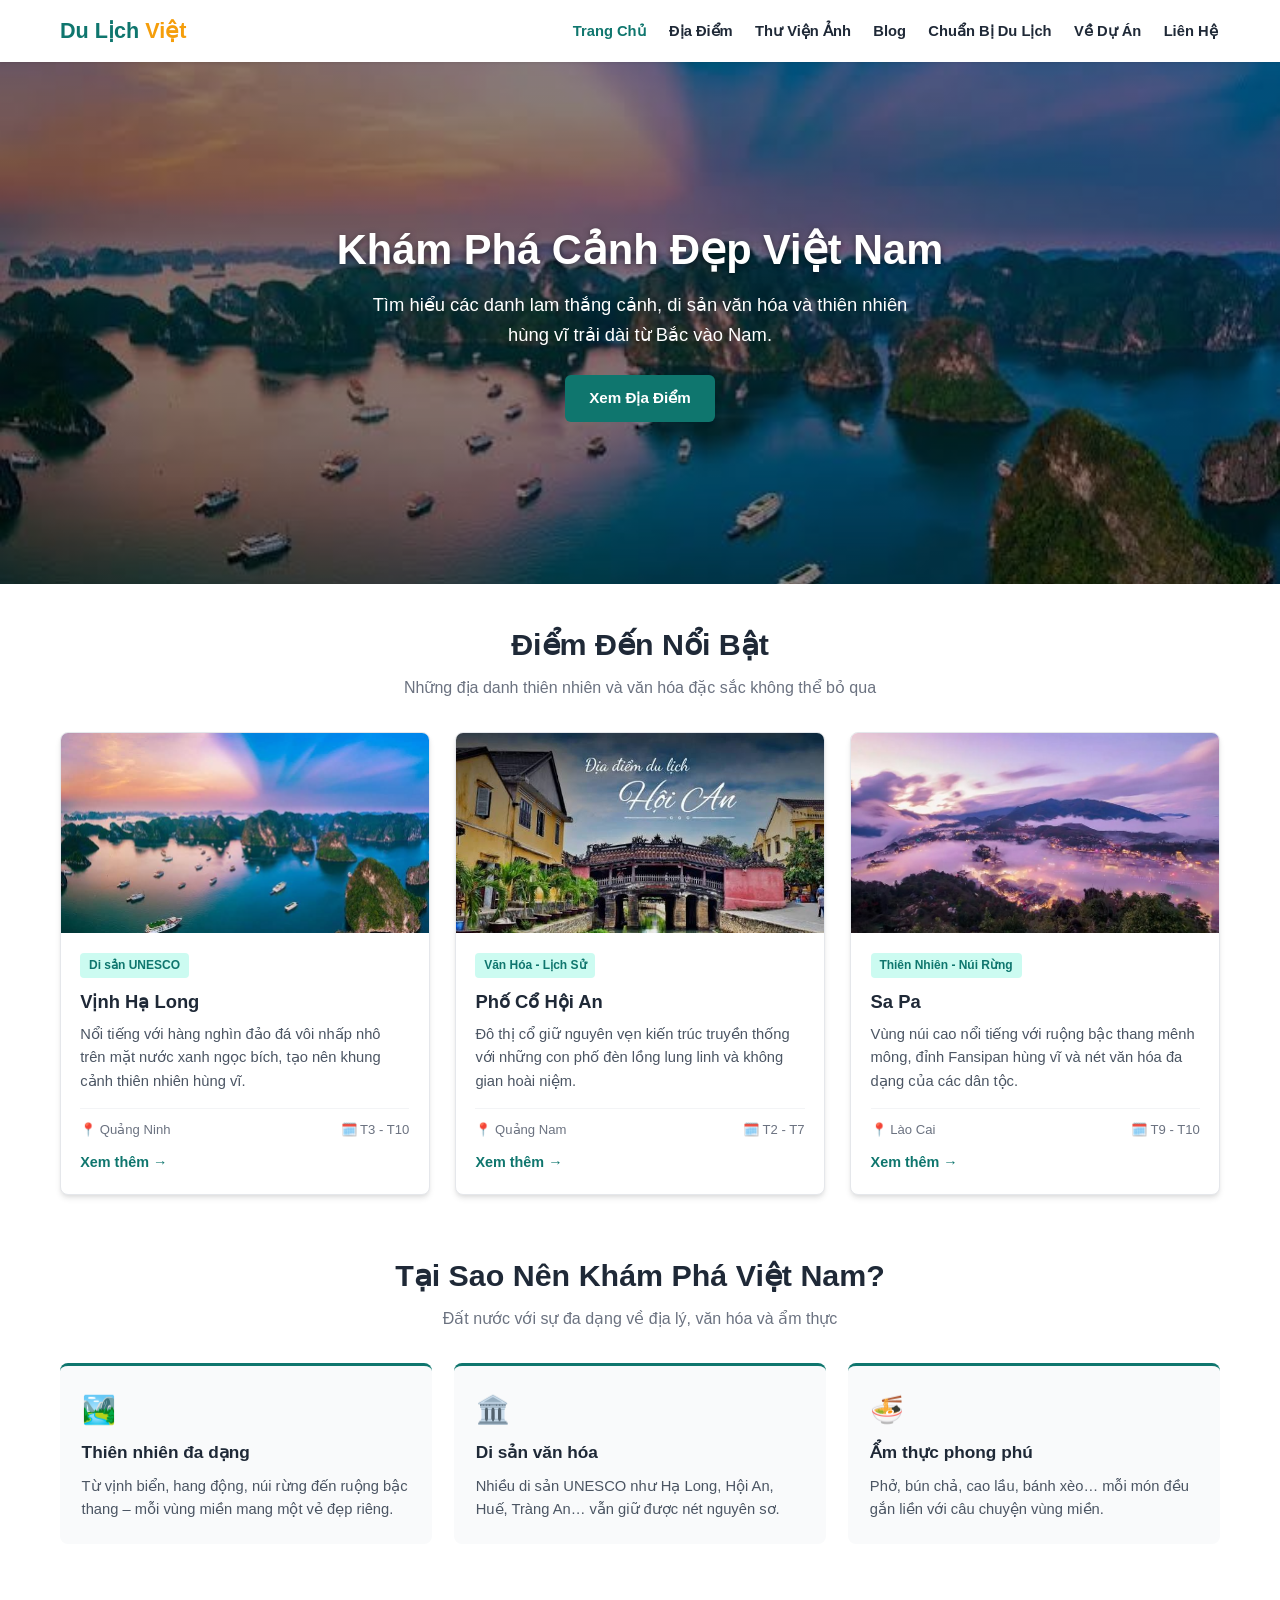
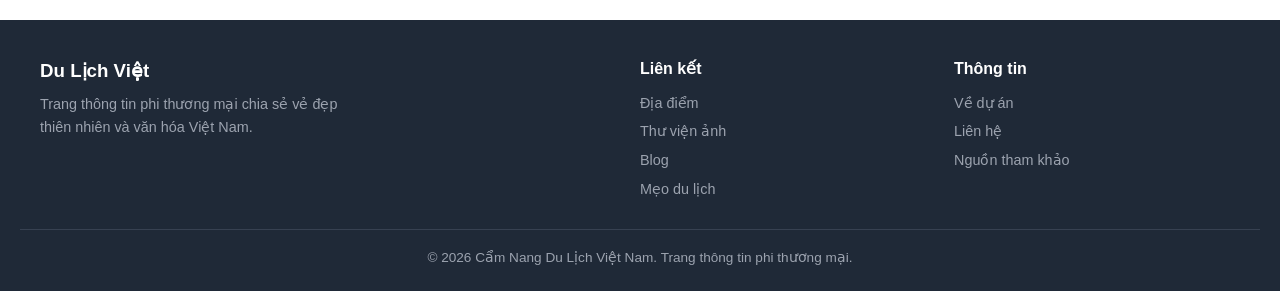
==== commit c93f03d3: "alter code, update css/imgages" ====
--- a/index.html
+++ b/index.html
@@ -1,11 +1,13 @@
 <!DOCTYPE html>
 <html lang="vi">
+
 <head>
     <meta charset="UTF-8">
     <meta name="viewport" content="width=device-width, initial-scale=1.0">
     <title>Khám Phá Vẻ Đẹp Việt Nam | Cẩm Nang Du Lịch</title>
     <link rel="stylesheet" href="css/style.css">
 </head>
+
 <body>
     <header>
         <nav class="navbar">
@@ -20,7 +22,7 @@
                 <li><a href="destinations.html">Địa Điểm</a></li>
                 <li><a href="gallery.html">Thư Viện Ảnh</a></li>
                 <li><a href="blog.html">Blog</a></li>
-                <li><a href="tips.html">Mẹo Du Lịch</a></li>
+                <li><a href="tips.html">Chuẩn Bị Du Lịch</a></li>
                 <li><a href="about.html">Về Dự Án</a></li>
                 <li><a href="contact.html">Liên Hệ</a></li>
             </ul>
@@ -45,7 +47,8 @@
                 <div class="card-body">
                     <span class="badge">Di sản UNESCO</span>
                     <h3 class="card-title">Vịnh Hạ Long</h3>
-                    <p class="card-text">Nổi tiếng với hàng nghìn đảo đá vôi nhấp nhô trên mặt nước xanh ngọc bích, tạo nên khung cảnh thiên nhiên hùng vĩ.</p>
+                    <p class="card-text">Nổi tiếng với hàng nghìn đảo đá vôi nhấp nhô trên mặt nước xanh ngọc bích, tạo
+                        nên khung cảnh thiên nhiên hùng vĩ.</p>
                     <div class="card-info">
                         <span>📍 Quảng Ninh</span>
                         <span>🗓️ T3 - T10</span>
@@ -59,7 +62,8 @@
                 <div class="card-body">
                     <span class="badge">Văn Hóa - Lịch Sử</span>
                     <h3 class="card-title">Phố Cổ Hội An</h3>
-                    <p class="card-text">Đô thị cổ giữ nguyên vẹn kiến trúc truyền thống với những con phố đèn lồng lung linh và không gian hoài niệm.</p>
+                    <p class="card-text">Đô thị cổ giữ nguyên vẹn kiến trúc truyền thống với những con phố đèn lồng lung
+                        linh và không gian hoài niệm.</p>
                     <div class="card-info">
                         <span>📍 Quảng Nam</span>
                         <span>🗓️ T2 - T7</span>
@@ -73,7 +77,8 @@
                 <div class="card-body">
                     <span class="badge">Thiên Nhiên - Núi Rừng</span>
                     <h3 class="card-title">Sa Pa</h3>
-                    <p class="card-text">Vùng núi cao nổi tiếng với ruộng bậc thang mênh mông, đỉnh Fansipan hùng vĩ và nét văn hóa đa dạng của các dân tộc.</p>
+                    <p class="card-text">Vùng núi cao nổi tiếng với ruộng bậc thang mênh mông, đỉnh Fansipan hùng vĩ và
+                        nét văn hóa đa dạng của các dân tộc.</p>
                     <div class="card-info">
                         <span>📍 Lào Cai</span>
                         <span>🗓️ T9 - T10</span>
@@ -131,19 +136,20 @@
             <p>&copy; 2026 Cẩm Nang Du Lịch Việt Nam. Trang thông tin phi thương mại.</p>
         </div>
     </footer>
-<script>
-function toggleMenu() {
-  var nav = document.querySelector(".nav-links");
-  var btn = document.querySelector(".menu-toggle");
-  nav.classList.toggle("open");
-  btn.classList.toggle("active");
-}
-document.querySelectorAll(".nav-links a").forEach(function(link) {
-  link.addEventListener("click", function() {
-    document.querySelector(".nav-links").classList.remove("open");
-    document.querySelector(".menu-toggle").classList.remove("active");
-  });
-});
-</script>
+    <script>
+        function toggleMenu() {
+            var nav = document.querySelector(".nav-links");
+            var btn = document.querySelector(".menu-toggle");
+            nav.classList.toggle("open");
+            btn.classList.toggle("active");
+        }
+        document.querySelectorAll(".nav-links a").forEach(function (link) {
+            link.addEventListener("click", function () {
+                document.querySelector(".nav-links").classList.remove("open");
+                document.querySelector(".menu-toggle").classList.remove("active");
+            });
+        });
+    </script>
 </body>
-</html>
+
+</html>
--- a/css/style.css
+++ b/css/style.css
@@ -1,6 +1,4 @@
-/* ============================================
-   RESET & VARIABLES
-   ============================================ */
+/*RESET & VARIABLES*/
 *,
 *::before,
 *::after {
@@ -27,7 +25,6 @@
 
 html {
     scroll-behavior: smooth;
-    /* Tránh thanh cuộn ngang */
     overflow-x: hidden;
 }
 
@@ -49,7 +46,6 @@
     max-width: 100%;
     height: auto;
     display: block;
-    /* Không bị méo */
     object-fit: cover;
 }
 
@@ -57,16 +53,13 @@
     list-style: none;
 }
 
-/* ============================================
-   HEADER & NAVIGATION
-   ============================================ */
+/*HEADER & NAVIGATION*/
 header {
     background-color: var(--white);
     box-shadow: 0 1px 3px rgba(0, 0, 0, 0.1);
     position: sticky;
     top: 0;
     z-index: 1000;
-    /* Cần relative để menu mobile absolute đúng */
     width: 100%;
 }
 
@@ -114,7 +107,7 @@
     color: var(--primary);
 }
 
-/* Hamburger - ẩn trên desktop */
+/* Hamburger */
 .menu-toggle {
     display: none;
     flex-direction: column;
@@ -136,20 +129,19 @@
     transition: transform 0.3s, opacity 0.3s;
 }
 
-/* Animation khi mở menu (tùy chọn) */
 .menu-toggle.active span:nth-child(1) {
     transform: translateY(8px) rotate(45deg);
 }
+
 .menu-toggle.active span:nth-child(2) {
     opacity: 0;
 }
+
 .menu-toggle.active span:nth-child(3) {
     transform: translateY(-8px) rotate(-45deg);
 }
 
-/* ============================================
-   HERO / BANNER
-   ============================================ */
+/*HERO / BANNER*/
 .hero {
     background: linear-gradient(rgba(0, 0, 0, 0.45), rgba(0, 0, 0, 0.45)),
         url('../images/vinhhalong_1.jpg') no-repeat center center / cover;
@@ -197,9 +189,7 @@
     line-height: 1.3;
 }
 
-/* ============================================
-   BUTTONS
-   ============================================ */
+/*BUTTONS*/
 .btn {
     display: inline-block;
     padding: 0.7rem 1.5rem;
@@ -219,20 +209,7 @@
     transform: translateY(-1px);
 }
 
-.btn-outline {
-    background: transparent;
-    border: 2px solid var(--primary);
-    color: var(--primary);
-}
-
-.btn-outline:hover {
-    background: var(--primary);
-    color: var(--white);
-}
-
-/* ============================================
-   LAYOUT
-   ============================================ */
+/*LAYOUT*/
 .container {
     max-width: var(--container);
     margin: 0 auto;
@@ -257,12 +234,9 @@
     font-size: clamp(0.9rem, 2vw, 1rem);
 }
 
-/* ============================================
-   GRID & CARDS
-   ============================================ */
+/*GRID & CARDS*/
 .grid-container {
     display: grid;
-    /* Desktop: nhiều cột, tự co theo minmax */
     grid-template-columns: repeat(auto-fit, minmax(280px, 1fr));
     gap: 1.6rem;
     width: 100%;
@@ -277,7 +251,7 @@
     display: flex;
     flex-direction: column;
     transition: transform 0.2s ease, box-shadow 0.2s ease;
-    min-width: 0; /* quan trọng để grid không tràn */
+    min-width: 0;
 }
 
 .card:hover {
@@ -289,7 +263,6 @@
     width: 100%;
     height: 200px;
     object-fit: cover;
-    /* Không méo, không tràn */
 }
 
 .card-body {
@@ -347,9 +320,7 @@
     text-decoration: underline;
 }
 
-/* ============================================
-   ABOUT
-   ============================================ */
+/*ABOUT*/
 .about-content {
     max-width: 800px;
     margin: 0 auto;
@@ -382,9 +353,7 @@
     margin-bottom: 0.4rem;
 }
 
-/* ============================================
-   CONTACT FORM
-   ============================================ */
+/*CONTACT FORM*/
 .contact-wrapper {
     display: grid;
     grid-template-columns: 1fr 1fr;
@@ -419,8 +388,7 @@
 }
 
 .form-group input,
-.form-group textarea,
-.form-group select {
+.form-group textarea {
     width: 100%;
     padding: 0.7rem;
     border: 1px solid #d1d5db;
@@ -436,9 +404,7 @@
     border-color: transparent;
 }
 
-/* ============================================
-   GALLERY
-   ============================================ */
+/*GALLERY*/
 .gallery-grid {
     display: grid;
     grid-template-columns: repeat(auto-fill, minmax(240px, 1fr));
@@ -477,9 +443,7 @@
     font-weight: 600;
 }
 
-/* ============================================
-   BLOG / TIPS
-   ============================================ */
+/*BLOG / TIPS*/
 .blog-list {
     display: flex;
     flex-direction: column;
@@ -531,7 +495,6 @@
     margin-bottom: 0.7rem;
 }
 
-/* Tips cards */
 .tips-grid {
     display: grid;
     grid-template-columns: repeat(auto-fit, minmax(240px, 1fr));
@@ -562,9 +525,7 @@
     margin-bottom: 0.45rem;
 }
 
-/* ============================================
-   SOURCES
-   ============================================ */
+/*SOURCES*/
 .sources-list {
     max-width: 720px;
     margin: 0 auto;
@@ -576,9 +537,7 @@
     border-left: 3px solid var(--primary);
 }
 
-/* ============================================
-   FOOTER
-   ============================================ */
+/*FOOTER*/
 footer {
     background-color: var(--dark);
     color: #9ca3af;
@@ -630,9 +589,7 @@
     font-size: 0.85rem;
 }
 
-/* ============================================
-   RESPONSIVE – TABLET LỚN (~1024px)
-   ============================================ */
+/*TABLET LỚN (≈1024px)*/
 @media (max-width: 1024px) {
     .nav-links {
         gap: 0.25rem 0.85rem;
@@ -656,11 +613,8 @@
     }
 }
 
-/* ============================================
-   RESPONSIVE – TABLET / MENU MOBILE (≤ 900px)
-   ============================================ */
+/*TABLET / MENU MOBILE (≤900px)*/
 @media (max-width: 900px) {
-    /* Hiện hamburger, ẩn nav ngang */
     .menu-toggle {
         display: flex;
     }
@@ -725,9 +679,7 @@
     }
 }
 
-/* ============================================
-   RESPONSIVE – MOBILE / TABLET NHỎ (≤ 768px)
-   ============================================ */
+/*MOBILE / TABLET NHỎ (≤768px)*/
 @media (max-width: 768px) {
     .container {
         padding: 1.75rem 1rem;
@@ -777,9 +729,7 @@
     }
 }
 
-/* ============================================
-   RESPONSIVE – ĐIỆN THOẠI (≤ 576px)
-   ============================================ */
+/*ĐIỆN THOẠI (≤576px)*/
 @media (max-width: 576px) {
     .navbar {
         padding: 0.7rem 0.9rem;
@@ -840,9 +790,7 @@
     }
 }
 
-/* ============================================
-   RESPONSIVE – MÀN HÌNH RẤT NHỎ (≤ 400px)
-   ============================================ */
+/*ĐT MÀN HÌNH NHỎ (≤400px)*/
 @media (max-width: 400px) {
     .gallery-grid {
         grid-template-columns: 1fr;
@@ -856,4 +804,4 @@
     .hero {
         min-height: 42vh;
     }
-}
+}
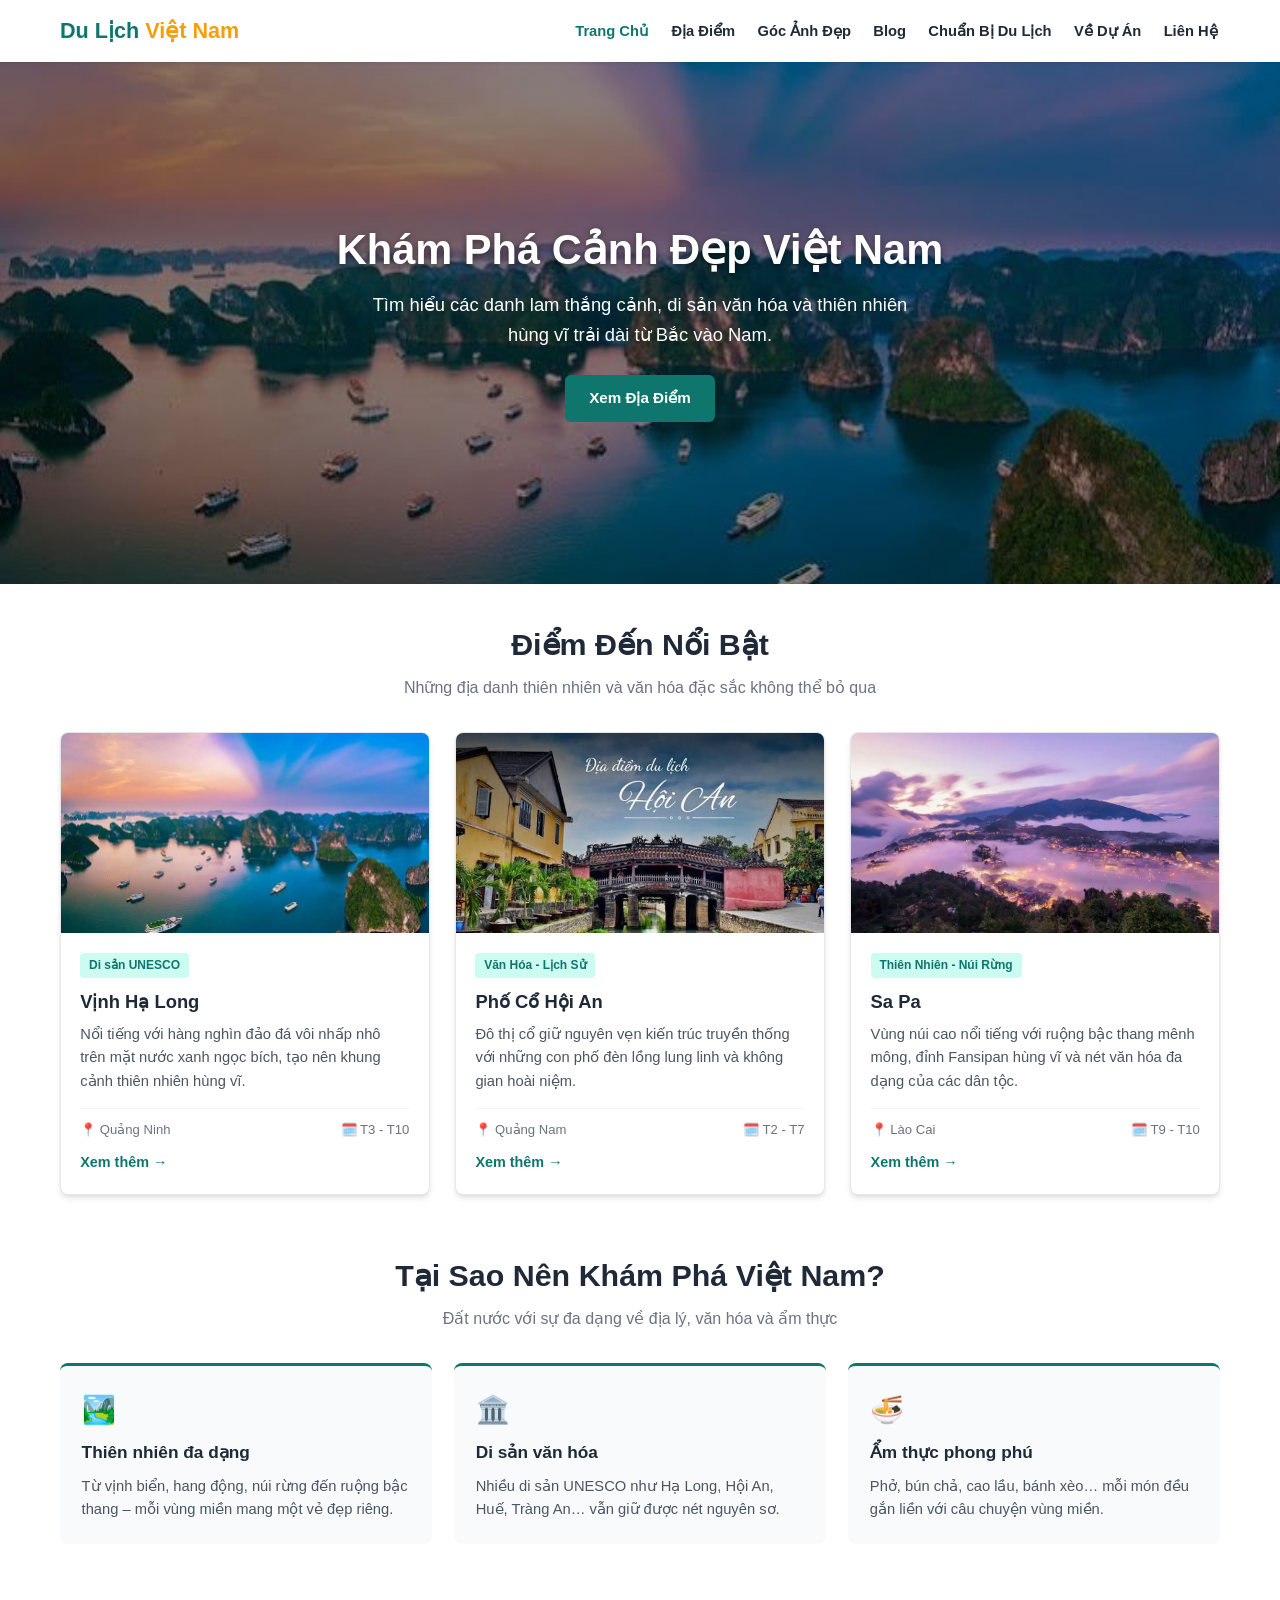
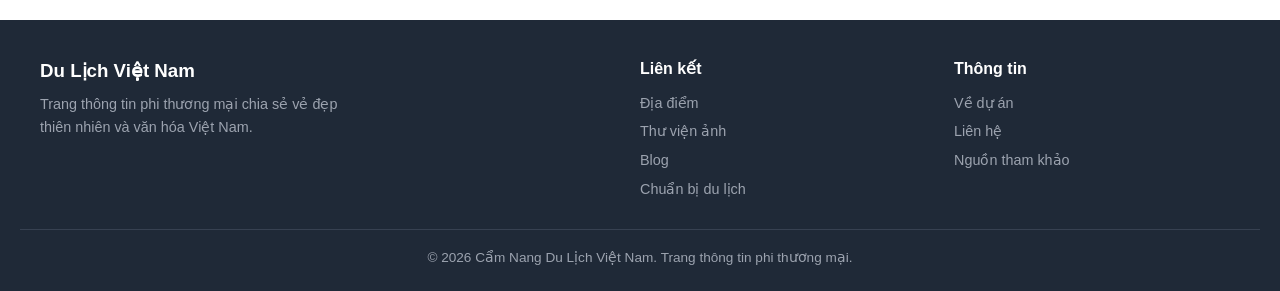
==== commit e40eadb8: "update" ====
--- a/index.html
+++ b/index.html
@@ -12,7 +12,7 @@
     <header>
         <nav class="navbar">
             <div class="logo">
-                <a href="index.html">Du Lịch <span>Việt</span></a>
+                <a href="index.html">Du Lịch <span>Việt Nam</span></a>
             </div>
             <button class="menu-toggle" aria-label="Mở menu" onclick="toggleMenu()">
                 <span></span><span></span><span></span>
@@ -20,7 +20,7 @@
             <ul class="nav-links">
                 <li><a href="index.html" class="active">Trang Chủ</a></li>
                 <li><a href="destinations.html">Địa Điểm</a></li>
-                <li><a href="gallery.html">Thư Viện Ảnh</a></li>
+                <li><a href="gallery.html">Góc Ảnh Đẹp</a></li>
                 <li><a href="blog.html">Blog</a></li>
                 <li><a href="tips.html">Chuẩn Bị Du Lịch</a></li>
                 <li><a href="about.html">Về Dự Án</a></li>
@@ -115,7 +115,7 @@
     <footer>
         <div class="footer-content">
             <div class="footer-brand">
-                <h3>Du Lịch Việt</h3>
+                <h3>Du Lịch Việt Nam</h3>
                 <p>Trang thông tin phi thương mại chia sẻ vẻ đẹp thiên nhiên và văn hóa Việt Nam.</p>
             </div>
             <div class="footer-links">
@@ -123,7 +123,7 @@
                 <a href="destinations.html">Địa điểm</a>
                 <a href="gallery.html">Thư viện ảnh</a>
                 <a href="blog.html">Blog</a>
-                <a href="tips.html">Mẹo du lịch</a>
+                <a href="tips.html">Chuẩn bị du lịch</a>
             </div>
             <div class="footer-links">
                 <h4>Thông tin</h4>
--- a/css/style.css
+++ b/css/style.css
@@ -804,4 +804,32 @@
     .hero {
         min-height: 42vh;
     }
+}
+
+/* REGION FILTER BUTTONS */
+.filter-container {
+    display: flex;
+    justify-content: center;
+    gap: 0.75rem;
+    margin-bottom: 2rem;
+    flex-wrap: wrap;
+}
+
+.filter-btn {
+    padding: 0.5rem 1.25rem;
+    background-color: var(--bg-light);
+    color: var(--dark);
+    border: 1px solid var(--border);
+    border-radius: 20px;
+    font-weight: 600;
+    font-size: 0.9rem;
+    cursor: pointer;
+    transition: all 0.25s ease;
+}
+
+.filter-btn:hover,
+.filter-btn.active {
+    background-color: var(--primary);
+    color: var(--white);
+    border-color: var(--primary);
 }
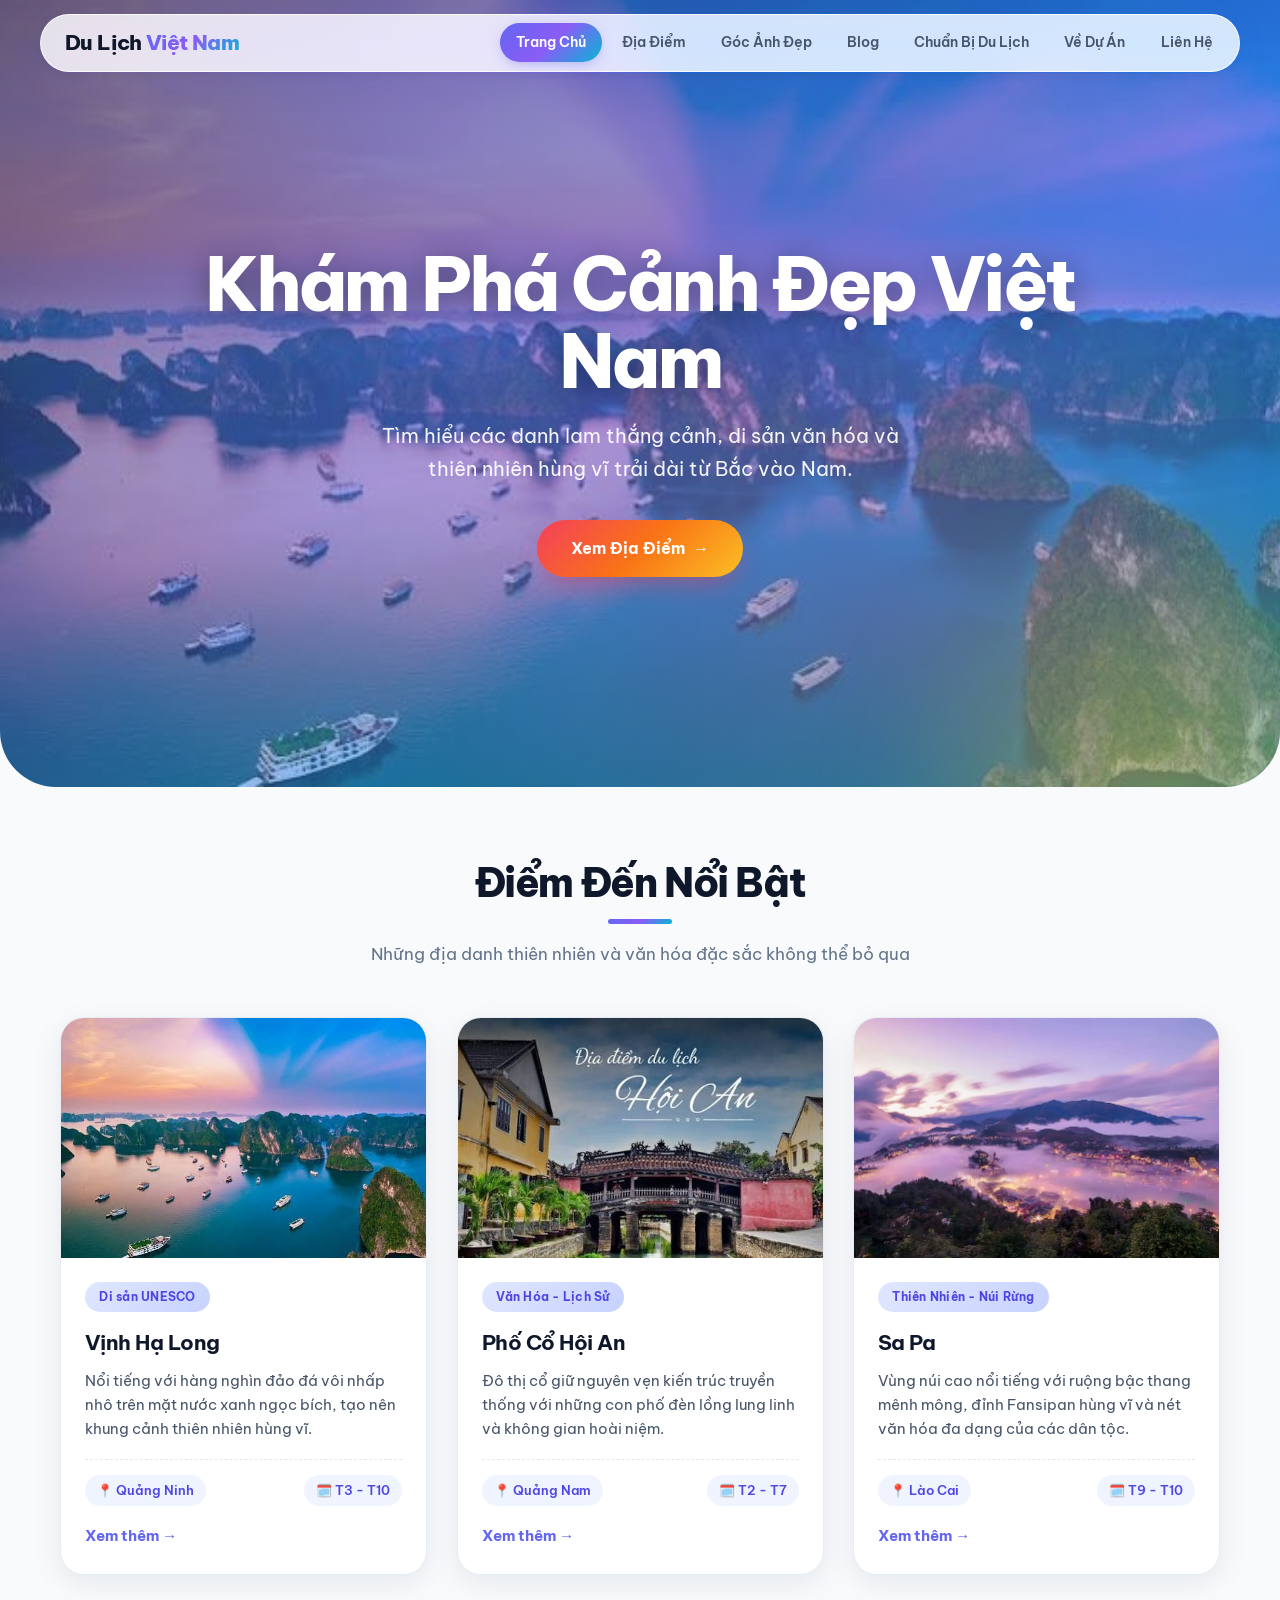
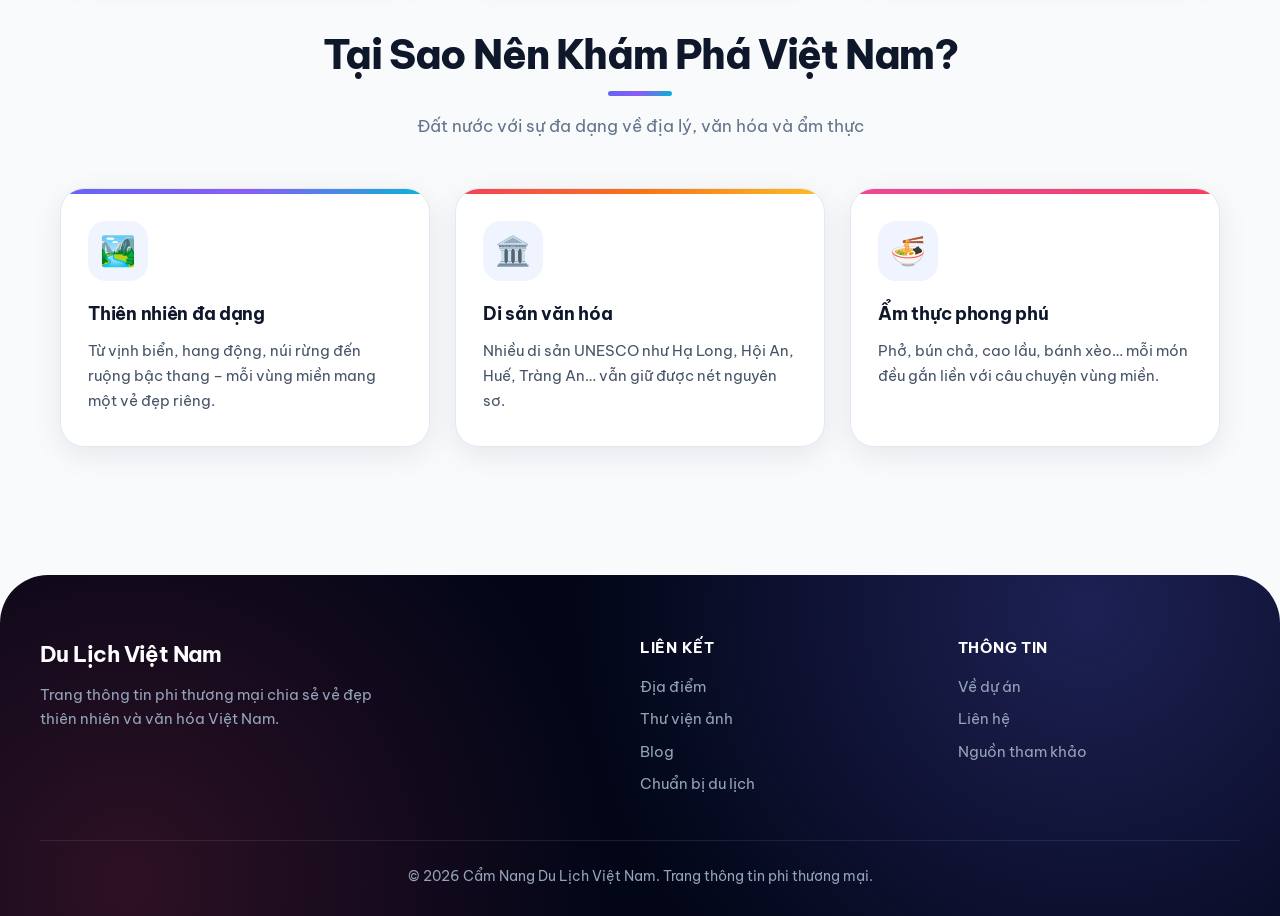
==== commit 82189677: "update ux/ui" ====
--- a/index.html
+++ b/index.html
@@ -5,6 +5,9 @@
     <meta charset="UTF-8">
     <meta name="viewport" content="width=device-width, initial-scale=1.0">
     <title>Khám Phá Vẻ Đẹp Việt Nam | Cẩm Nang Du Lịch</title>
+    <link rel="preconnect" href="https://fonts.googleapis.com">
+    <link rel="preconnect" href="https://fonts.gstatic.com" crossorigin>
+    <link href="https://fonts.googleapis.com/css2?family=Be+Vietnam+Pro:wght@400;500;600;700;800&display=swap" rel="stylesheet">
     <link rel="stylesheet" href="css/style.css">
 </head>
 
--- a/css/style.css
+++ b/css/style.css
@@ -1,3 +1,8 @@
+/* =========================================================
+   DU LỊCH VIỆT NAM – GIAO DIỆN GEN Z 2025
+   Vibrant • Modern • Youthful • Playful
+   ========================================================= */
+
 /*RESET & VARIABLES*/
 *,
 *::before,
@@ -8,19 +13,40 @@
 }
 
 :root {
-    --primary: #0f766e;
-    --primary-dark: #0d5c56;
-    --secondary: #0d9488;
-    --accent: #f59e0b;
-    --dark: #1f2937;
-    --gray: #4b5563;
-    --light-gray: #6b7280;
-    --bg-light: #f9fafb;
-    --border: #e5e7eb;
+    /* Bảng màu mới – tươi trẻ, năng động, phù hợp giới trẻ */
+    --primary: #6366f1;          /* Indigo sống động */
+    --primary-dark: #4f46e5;
+    --primary-light: #a5b4fc;
+    --secondary: #06b6d4;        /* Cyan tươi */
+    --accent: #f43f5e;           /* Rose nóng */
+    --accent-2: #fbbf24;         /* Amber ấm */
+    --accent-3: #ec4899;         /* Pink */
+
+    --dark: #0f172a;
+    --darker: #020617;
+    --gray: #475569;
+    --light-gray: #64748b;
+    --bg-light: #f0f4ff;
+    --bg-page: #f8fafc;
+    --border: #e2e8f0;
     --white: #ffffff;
-    --shadow: 0 4px 6px -1px rgba(0, 0, 0, 0.1), 0 2px 4px -1px rgba(0, 0, 0, 0.06);
-    --radius: 8px;
+
+    /* Gradients mới – bắt mắt hơn */
+    --grad-main: linear-gradient(135deg, #6366f1 0%, #8b5cf6 50%, #06b6d4 100%);
+    --grad-warm: linear-gradient(135deg, #f43f5e 0%, #f97316 50%, #fbbf24 100%);
+    --grad-cool: linear-gradient(135deg, #06b6d4 0%, #6366f1 100%);
+    --grad-pink: linear-gradient(135deg, #ec4899 0%, #f43f5e 100%);
+    --grad-hero: linear-gradient(160deg, rgba(15, 23, 42, 0.55) 0%, rgba(99, 102, 241, 0.45) 50%, rgba(6, 182, 212, 0.55) 100%);
+
+    --shadow: 0 4px 6px -1px rgba(15, 23, 42, 0.05), 0 10px 20px -5px rgba(15, 23, 42, 0.08);
+    --shadow-hover: 0 20px 40px -12px rgba(99, 102, 241, 0.35);
+    --shadow-card: 0 8px 30px rgba(15, 23, 42, 0.08);
+    --radius: 24px;
+    --radius-sm: 14px;
+    --radius-full: 9999px;
     --container: 1200px;
+    --ease: cubic-bezier(0.22, 1, 0.36, 1);
+    --ease-bounce: cubic-bezier(0.34, 1.56, 0.64, 1);
 }
 
 html {
@@ -29,12 +55,13 @@
 }
 
 body {
-    font-family: 'Segoe UI', Roboto, Helvetica, Arial, sans-serif;
+    font-family: 'Be Vietnam Pro', 'Segoe UI', Roboto, Helvetica, Arial, sans-serif;
     color: var(--gray);
-    line-height: 1.6;
-    background-color: var(--white);
+    line-height: 1.65;
+    background-color: var(--bg-page);
     overflow-x: hidden;
     min-width: 0;
+    -webkit-font-smoothing: antialiased;
 }
 
 a {
@@ -53,58 +80,89 @@
     list-style: none;
 }
 
-/*HEADER & NAVIGATION*/
+::selection {
+    background: var(--primary);
+    color: var(--white);
+}
+
+:focus-visible {
+    outline: 3px solid var(--accent);
+    outline-offset: 3px;
+    border-radius: 8px;
+}
+
+/*HEADER & NAVIGATION – Floating glass pill */
 header {
-    background-color: var(--white);
-    box-shadow: 0 1px 3px rgba(0, 0, 0, 0.1);
     position: sticky;
     top: 0;
     z-index: 1000;
     width: 100%;
+    padding: 0.85rem 1rem 0;
+    pointer-events: none;
 }
 
 .navbar {
+    pointer-events: auto;
     display: flex;
     justify-content: space-between;
     align-items: center;
     max-width: var(--container);
     margin: 0 auto;
-    padding: 0.85rem 1.25rem;
+    padding: 0.55rem 0.65rem 0.55rem 1.5rem;
     position: relative;
     gap: 1rem;
+    background: rgba(255, 255, 255, 0.82);
+    -webkit-backdrop-filter: saturate(200%) blur(20px);
+    backdrop-filter: saturate(200%) blur(20px);
+    border: 1px solid rgba(255, 255, 255, 0.85);
+    border-radius: var(--radius-full);
+    box-shadow: 0 10px 40px -10px rgba(99, 102, 241, 0.2),
+                0 4px 12px rgba(15, 23, 42, 0.06);
 }
 
 .logo a {
-    font-size: 1.35rem;
-    font-weight: 700;
-    color: var(--primary);
+    font-size: 1.3rem;
+    font-weight: 800;
+    letter-spacing: -0.03em;
+    color: var(--dark);
     white-space: nowrap;
 }
 
 .logo span {
-    color: var(--accent);
+    background: var(--grad-main);
+    -webkit-background-clip: text;
+    background-clip: text;
+    -webkit-text-fill-color: transparent;
 }
 
 .nav-links {
     display: flex;
     flex-wrap: wrap;
-    gap: 0.35rem 1.1rem;
+    gap: 0.2rem;
     align-items: center;
     justify-content: flex-end;
 }
 
 .nav-links a {
+    display: block;
     font-weight: 600;
-    font-size: 0.92rem;
-    color: var(--dark);
-    transition: color 0.25s ease;
-    padding: 0.35rem 0.15rem;
+    font-size: 0.875rem;
+    color: var(--gray);
+    padding: 0.5rem 1rem;
+    border-radius: var(--radius-full);
     white-space: nowrap;
-}
-
-.nav-links a:hover,
+    transition: all 0.25s var(--ease);
+}
+
+.nav-links a:hover {
+    background: var(--bg-light);
+    color: var(--primary-dark);
+}
+
 .nav-links a.active {
-    color: var(--primary);
+    background: var(--grad-main);
+    color: var(--white);
+    box-shadow: 0 4px 14px -4px rgba(99, 102, 241, 0.5);
 }
 
 /* Hamburger */
@@ -112,25 +170,33 @@
     display: none;
     flex-direction: column;
     justify-content: center;
+    align-items: center;
     gap: 5px;
     cursor: pointer;
-    background: none;
+    background: var(--bg-light);
     border: none;
-    padding: 6px;
+    width: 44px;
+    height: 44px;
+    border-radius: 50%;
     z-index: 1001;
+    transition: background 0.25s;
+}
+
+.menu-toggle:hover {
+    background: #e0e7ff;
 }
 
 .menu-toggle span {
     display: block;
-    width: 24px;
-    height: 3px;
+    width: 18px;
+    height: 2.5px;
     background-color: var(--dark);
     border-radius: 2px;
-    transition: transform 0.3s, opacity 0.3s;
+    transition: transform 0.3s var(--ease), opacity 0.3s;
 }
 
 .menu-toggle.active span:nth-child(1) {
-    transform: translateY(8px) rotate(45deg);
+    transform: translateY(7.5px) rotate(45deg);
 }
 
 .menu-toggle.active span:nth-child(2) {
@@ -138,107 +204,176 @@
 }
 
 .menu-toggle.active span:nth-child(3) {
-    transform: translateY(-8px) rotate(-45deg);
+    transform: translateY(-7.5px) rotate(-45deg);
 }
 
 /*HERO / BANNER*/
 .hero {
-    background: linear-gradient(rgba(0, 0, 0, 0.45), rgba(0, 0, 0, 0.45)),
+    position: relative;
+    isolation: isolate;
+    background: var(--grad-hero),
         url('../images/vinhhalong_1.jpg') no-repeat center center / cover;
-    min-height: 58vh;
+    min-height: 88vh;
+    margin-top: -4.8rem;
     display: flex;
     flex-direction: column;
     justify-content: center;
     align-items: center;
     text-align: center;
     color: var(--white);
-    padding: 2.5rem 1.25rem;
-    width: 100%;
+    padding: 8rem 1.25rem 5.5rem;
+    width: 100%;
+    border-radius: 0 0 56px 56px;
+    overflow: hidden;
+}
+
+.hero::before {
+    content: "";
+    position: absolute;
+    inset: 0;
+    background: radial-gradient(ellipse at 30% 20%, rgba(99, 102, 241, 0.35), transparent 50%),
+                radial-gradient(ellipse at 70% 80%, rgba(244, 63, 94, 0.25), transparent 45%);
+    z-index: -1;
+}
+
+.hero::after {
+    content: "";
+    position: absolute;
+    inset: auto -15% -40% auto;
+    width: 70vmin;
+    height: 70vmin;
+    background: radial-gradient(circle, rgba(251, 191, 36, 0.4), transparent 65%);
+    z-index: -1;
+    filter: blur(40px);
 }
 
 .hero h1 {
-    font-size: clamp(1.6rem, 4.5vw, 2.6rem);
-    margin-bottom: 0.9rem;
-    text-shadow: 0 2px 6px rgba(0, 0, 0, 0.5);
-    line-height: 1.25;
-    max-width: 900px;
+    font-size: clamp(2.2rem, 7vw, 4.6rem);
+    font-weight: 800;
+    letter-spacing: -0.04em;
+    margin-bottom: 1.15rem;
+    text-shadow: 0 4px 30px rgba(0, 0, 0, 0.4);
+    line-height: 1.05;
+    max-width: 920px;
 }
 
 .hero p {
-    font-size: clamp(0.95rem, 2.2vw, 1.15rem);
-    margin-bottom: 1.6rem;
-    max-width: 560px;
+    font-size: clamp(1.05rem, 2.5vw, 1.25rem);
+    margin-bottom: 2.2rem;
+    max-width: 580px;
     padding: 0 0.5rem;
+    color: rgba(255, 255, 255, 0.93);
+    font-weight: 400;
 }
 
 .page-banner {
-    background: linear-gradient(rgba(15, 118, 110, 0.85), rgba(15, 118, 110, 0.85)),
+    position: relative;
+    isolation: isolate;
+    background: linear-gradient(135deg, rgba(99, 102, 241, 0.88), rgba(15, 23, 42, 0.75)),
         url('../images/sapa_1.jpg') no-repeat center center / cover;
-    min-height: 20vh;
+    min-height: 36vh;
+    margin-top: -4.8rem;
     display: flex;
     justify-content: center;
-    align-items: center;
+    align-items: flex-end;
     color: var(--white);
     text-align: center;
-    padding: 1.75rem 1rem;
-    width: 100%;
+    padding: 7rem 1rem 3.2rem;
+    width: 100%;
+    border-radius: 0 0 48px 48px;
 }
 
 .page-banner h1 {
-    font-size: clamp(1.4rem, 4vw, 2rem);
-    line-height: 1.3;
+    font-size: clamp(1.9rem, 5.5vw, 3.2rem);
+    font-weight: 800;
+    letter-spacing: -0.035em;
+    line-height: 1.12;
+    text-shadow: 0 2px 16px rgba(0, 0, 0, 0.3);
 }
 
 /*BUTTONS*/
 .btn {
-    display: inline-block;
-    padding: 0.7rem 1.5rem;
-    background-color: var(--primary);
+    display: inline-flex;
+    align-items: center;
+    justify-content: center;
+    gap: 0.5rem;
+    padding: 0.95rem 2.1rem;
+    background: var(--grad-warm);
     color: var(--white);
-    border-radius: 6px;
-    font-weight: 600;
-    font-size: 0.95rem;
+    border-radius: var(--radius-full);
+    font-family: inherit;
+    font-weight: 700;
+    font-size: 1rem;
     border: none;
     cursor: pointer;
-    transition: background 0.25s ease, transform 0.15s ease;
+    box-shadow: 0 12px 28px -8px rgba(244, 63, 94, 0.55);
+    transition: transform 0.3s var(--ease-bounce), box-shadow 0.3s var(--ease), filter 0.25s;
     text-align: center;
 }
 
 .btn:hover {
-    background-color: var(--secondary);
-    transform: translateY(-1px);
+    transform: translateY(-4px) scale(1.04);
+    box-shadow: 0 18px 36px -8px rgba(244, 63, 94, 0.65);
+    filter: saturate(1.15) brightness(1.05);
+}
+
+.btn:active {
+    transform: translateY(0) scale(0.97);
+}
+
+.hero .btn::after {
+    content: "→";
+    transition: transform 0.25s var(--ease);
+}
+
+.hero .btn:hover::after {
+    transform: translateX(5px);
 }
 
 /*LAYOUT*/
 .container {
     max-width: var(--container);
     margin: 0 auto;
-    padding: 2.25rem 1.25rem;
+    padding: 4.5rem 1.25rem;
     width: 100%;
 }
 
 .section-title {
     text-align: center;
-    margin-bottom: 2rem;
+    margin-bottom: 3rem;
     padding: 0 0.5rem;
 }
 
 .section-title h2 {
-    font-size: clamp(1.4rem, 3.5vw, 1.9rem);
+    font-size: clamp(1.7rem, 4.2vw, 2.5rem);
+    font-weight: 800;
+    letter-spacing: -0.035em;
+    line-height: 1.18;
     color: var(--dark);
-    margin-bottom: 0.4rem;
+    margin-bottom: 0.65rem;
+}
+
+.section-title h2::after {
+    content: "";
+    display: block;
+    width: 64px;
+    height: 5px;
+    margin: 0.8rem auto 0;
+    border-radius: 99px;
+    background: var(--grad-main);
 }
 
 .section-title p {
     color: var(--light-gray);
-    font-size: clamp(0.9rem, 2vw, 1rem);
+    font-size: clamp(0.98rem, 2vw, 1.08rem);
+    margin-top: 1rem;
 }
 
 /*GRID & CARDS*/
 .grid-container {
     display: grid;
-    grid-template-columns: repeat(auto-fit, minmax(280px, 1fr));
-    gap: 1.6rem;
+    grid-template-columns: repeat(auto-fit, minmax(300px, 1fr));
+    gap: 1.85rem;
     width: 100%;
 }
 
@@ -246,78 +381,103 @@
     background: var(--white);
     border-radius: var(--radius);
     overflow: hidden;
-    box-shadow: var(--shadow);
-    border: 1px solid var(--border);
+    box-shadow: var(--shadow-card);
+    border: 1px solid rgba(226, 232, 240, 0.8);
     display: flex;
     flex-direction: column;
-    transition: transform 0.2s ease, box-shadow 0.2s ease;
+    transition: transform 0.45s var(--ease), box-shadow 0.45s var(--ease);
     min-width: 0;
 }
 
 .card:hover {
-    transform: translateY(-4px);
-    box-shadow: 0 10px 20px -5px rgba(0, 0, 0, 0.12);
+    transform: translateY(-10px);
+    box-shadow: var(--shadow-hover);
 }
 
 .card img {
     width: 100%;
-    height: 200px;
+    height: 240px;
     object-fit: cover;
+    transition: transform 0.8s var(--ease);
+}
+
+.card:hover img {
+    transform: scale(1.1);
 }
 
 .card-body {
-    padding: 1.2rem;
+    position: relative;
+    z-index: 1;
+    padding: 1.5rem 1.5rem 1.6rem;
     display: flex;
     flex-direction: column;
     flex-grow: 1;
     min-width: 0;
+    background: var(--white);
 }
 
 .badge {
     align-self: flex-start;
-    padding: 0.2rem 0.55rem;
-    background-color: #ccfbf1;
-    color: var(--primary);
+    padding: 0.32rem 0.9rem;
+    background: linear-gradient(135deg, #e0e7ff, #c7d2fe);
+    color: var(--primary-dark);
     font-size: 0.75rem;
-    font-weight: 600;
-    border-radius: 4px;
+    font-weight: 700;
+    letter-spacing: 0.02em;
+    border-radius: var(--radius-full);
+    margin-bottom: 0.85rem;
+}
+
+.card-title {
+    font-size: 1.3rem;
+    font-weight: 700;
+    letter-spacing: -0.025em;
+    color: var(--dark);
     margin-bottom: 0.55rem;
-}
-
-.card-title {
-    font-size: 1.15rem;
-    color: var(--dark);
-    margin-bottom: 0.4rem;
     word-wrap: break-word;
 }
 
 .card-text {
     color: var(--gray);
-    font-size: 0.92rem;
-    margin-bottom: 0.9rem;
+    font-size: 0.94rem;
+    margin-bottom: 1.15rem;
     flex-grow: 1;
+    line-height: 1.6;
 }
 
 .card-info {
-    border-top: 1px solid #f3f4f6;
-    padding-top: 0.65rem;
-    font-size: 0.82rem;
+    padding-top: 0.95rem;
+    border-top: 1px dashed var(--border);
+    font-size: 0.8rem;
+    font-weight: 600;
     color: var(--light-gray);
     display: flex;
     justify-content: space-between;
     flex-wrap: wrap;
-    gap: 0.35rem;
+    gap: 0.5rem;
+}
+
+.card-info span {
+    background: var(--bg-light);
+    padding: 0.28rem 0.75rem;
+    border-radius: var(--radius-full);
+    color: var(--primary-dark);
 }
 
 .card-link {
-    margin-top: 0.7rem;
+    margin-top: 1.1rem;
     color: var(--primary);
-    font-weight: 600;
-    font-size: 0.9rem;
+    font-weight: 700;
+    font-size: 0.95rem;
+    transition: color 0.2s, letter-spacing 0.3s var(--ease);
+    display: inline-flex;
+    align-items: center;
+    gap: 0.25rem;
 }
 
 .card-link:hover {
-    text-decoration: underline;
+    color: var(--accent);
+    letter-spacing: 0.03em;
 }
 
 /*ABOUT*/
@@ -327,88 +487,133 @@
 }
 
 .about-text {
-    margin-bottom: 1.3rem;
-    text-align: justify;
+    margin-bottom: 1.35rem;
+    font-size: 1.05rem;
+    text-align: left;
+}
+
+.about-text strong {
+    color: var(--dark);
 }
 
 .about-box {
-    background-color: var(--bg-light);
-    padding: 1.3rem;
-    border-left: 4px solid var(--primary);
-    margin-top: 1.6rem;
-    border-radius: 4px;
+    background: var(--white);
+    padding: 1.8rem 2rem;
+    border: 1px solid var(--border);
+    border-left: 6px solid var(--accent);
+    margin-top: 1.7rem;
+    border-radius: var(--radius-sm);
+    box-shadow: var(--shadow);
 }
 
 .about-box h3 {
     color: var(--dark);
-    margin-bottom: 0.5rem;
+    margin-bottom: 0.75rem;
+    font-weight: 700;
 }
 
 .about-box ul {
     padding-left: 1.2rem;
-    list-style: disc;
+    list-style: none;
 }
 
 .about-box li {
-    margin-bottom: 0.4rem;
+    margin-bottom: 0.55rem;
+    position: relative;
+}
+
+.about-box li::before {
+    content: "✦";
+    position: absolute;
+    left: -1.25rem;
+    color: var(--accent);
+    font-size: 0.8rem;
+    top: 0.2rem;
 }
 
 /*CONTACT FORM*/
 .contact-wrapper {
     display: grid;
-    grid-template-columns: 1fr 1fr;
-    gap: 2rem;
-    width: 100%;
+    grid-template-columns: 1fr 1.25fr;
+    gap: 2.5rem;
+    width: 100%;
+    align-items: start;
 }
 
 .contact-info {
-    background-color: var(--bg-light);
-    padding: 1.6rem;
+    background: var(--dark);
+    background-image: radial-gradient(circle at 100% 0%, rgba(99, 102, 241, 0.5), transparent 55%),
+        radial-gradient(circle at 0% 100%, rgba(244, 63, 94, 0.35), transparent 50%);
+    color: #cbd5e1;
+    padding: 2.4rem;
     border-radius: var(--radius);
+    box-shadow: var(--shadow);
 }
 
 .contact-info h3 {
-    margin-bottom: 0.75rem;
-    color: var(--dark);
+    margin-bottom: 0.95rem;
+    color: var(--white);
+    font-size: 1.45rem;
+    letter-spacing: -0.025em;
 }
 
 .contact-info p {
     margin-bottom: 0.55rem;
+    word-break: break-word;
+}
+
+.contact-info strong {
+    color: var(--white);
+}
+
+.contact-form {
+    background: var(--white);
 }
 
 .form-group {
-    margin-bottom: 1rem;
+    margin-bottom: 1.2rem;
 }
 
 .form-group label {
     display: block;
-    margin-bottom: 0.35rem;
+    margin-bottom: 0.4rem;
     font-weight: 600;
-    font-size: 0.95rem;
+    font-size: 0.9rem;
+    color: var(--dark);
 }
 
 .form-group input,
 .form-group textarea {
     width: 100%;
-    padding: 0.7rem;
-    border: 1px solid #d1d5db;
-    border-radius: 6px;
+    padding: 0.9rem 1.15rem;
+    background: var(--white);
+    border: 1.5px solid var(--border);
+    border-radius: var(--radius-sm);
     font-size: 0.95rem;
     font-family: inherit;
+    color: var(--dark);
     max-width: 100%;
+    transition: border-color 0.2s, box-shadow 0.2s;
+}
+
+.form-group input::placeholder,
+.form-group textarea::placeholder {
+    color: #94a3b8;
 }
 
 .form-group input:focus,
 .form-group textarea:focus {
-    outline: 2px solid var(--primary);
-    border-color: transparent;
-}
-
-/*GALLERY*/
+    outline: none;
+    border-color: var(--primary);
+    box-shadow: 0 0 0 4px rgba(99, 102, 241, 0.18);
+}
+
+/*GALLERY – Bento style */
 .gallery-grid {
     display: grid;
-    grid-template-columns: repeat(auto-fill, minmax(240px, 1fr));
-    gap: 1rem;
+    grid-template-columns: repeat(auto-fill, minmax(250px, 1fr));
+    grid-auto-flow: dense;
+    gap: 1.1rem;
     width: 100%;
 }
 
@@ -418,17 +623,24 @@
     border-radius: var(--radius);
     aspect-ratio: 4 / 3;
     min-width: 0;
+    box-shadow: var(--shadow);
+    transition: transform 0.4s var(--ease), box-shadow 0.4s var(--ease);
+}
+
+.gallery-item:hover {
+    transform: translateY(-6px) scale(1.02);
+    box-shadow: var(--shadow-hover);
 }
 
 .gallery-item img {
     width: 100%;
     height: 100%;
     object-fit: cover;
-    transition: transform 0.3s ease;
+    transition: transform 0.8s var(--ease);
 }
 
 .gallery-item:hover img {
-    transform: scale(1.05);
+    transform: scale(1.12);
 }
 
 .gallery-caption {
@@ -436,41 +648,80 @@
     bottom: 0;
     left: 0;
     right: 0;
-    background: linear-gradient(transparent, rgba(0, 0, 0, 0.75));
+    background: linear-gradient(transparent, rgba(15, 23, 42, 0.88));
     color: white;
-    padding: 1.4rem 0.75rem 0.55rem;
-    font-size: 0.88rem;
+    padding: 2.8rem 1.1rem 1rem;
+    font-size: 0.92rem;
     font-weight: 600;
+    transform: translateY(10px);
+    opacity: 0.9;
+    transition: transform 0.4s var(--ease), opacity 0.4s;
+}
+
+.gallery-item:hover .gallery-caption {
+    transform: translateY(0);
+    opacity: 1;
+}
+
+@media (min-width: 769px) {
+    .gallery-grid {
+        grid-auto-rows: 220px;
+    }
+
+    .gallery-item {
+        aspect-ratio: auto;
+    }
+
+    .gallery-item:nth-child(7n + 1) {
+        grid-column: span 2;
+        grid-row: span 2;
+    }
+
+    .gallery-item:nth-child(7n + 4) {
+        grid-column: span 2;
+    }
 }
 
 /*BLOG / TIPS*/
 .blog-list {
     display: flex;
     flex-direction: column;
-    gap: 1.6rem;
+    gap: 1.85rem;
 }
 
 .blog-card {
     display: grid;
-    grid-template-columns: minmax(0, 260px) 1fr;
-    gap: 1.25rem;
+    grid-template-columns: minmax(0, 310px) 1fr;
+    gap: 1.6rem;
     background: var(--white);
     border: 1px solid var(--border);
     border-radius: var(--radius);
     overflow: hidden;
-    box-shadow: var(--shadow);
+    box-shadow: var(--shadow-card);
     min-width: 0;
+    transition: transform 0.4s var(--ease), box-shadow 0.4s var(--ease);
+    isolation: isolate;
+}
+
+.blog-card:hover {
+    transform: translateY(-8px);
+    box-shadow: var(--shadow-hover);
 }
 
 .blog-card img {
     width: 100%;
     height: 100%;
-    min-height: 170px;
+    min-height: 210px;
     object-fit: cover;
+    transition: transform 0.8s var(--ease);
+}
+
+.blog-card:hover img {
+    transform: scale(1.07);
 }
 
 .blog-body {
-    padding: 1.15rem 1.15rem 1.15rem 0;
+    padding: 1.6rem 1.8rem 1.6rem 0;
     display: flex;
     flex-direction: column;
     justify-content: center;
@@ -478,51 +729,99 @@
 }
 
 .blog-meta {
-    font-size: 0.8rem;
-    color: var(--light-gray);
-    margin-bottom: 0.4rem;
+    align-self: flex-start;
+    font-size: 0.78rem;
+    font-weight: 600;
+    color: var(--primary-dark);
+    background: var(--bg-light);
+    padding: 0.28rem 0.85rem;
+    border-radius: var(--radius-full);
+    margin-bottom: 0.8rem;
 }
 
 .blog-title {
-    font-size: 1.2rem;
+    font-size: 1.4rem;
+    font-weight: 700;
+    letter-spacing: -0.025em;
+    line-height: 1.28;
     color: var(--dark);
-    margin-bottom: 0.45rem;
+    margin-bottom: 0.65rem;
     word-wrap: break-word;
 }
 
 .blog-excerpt {
-    font-size: 0.93rem;
-    margin-bottom: 0.7rem;
+    font-size: 0.96rem;
+    margin-bottom: 0.75rem;
+    color: var(--gray);
 }
 
 .tips-grid {
     display: grid;
-    grid-template-columns: repeat(auto-fit, minmax(240px, 1fr));
-    gap: 1.4rem;
+    grid-template-columns: repeat(auto-fit, minmax(270px, 1fr));
+    gap: 1.6rem;
     width: 100%;
 }
 
 .tip-card {
-    background: var(--bg-light);
-    padding: 1.35rem;
+    position: relative;
+    background: var(--white);
+    padding: 2rem 1.7rem;
     border-radius: var(--radius);
-    border-top: 3px solid var(--primary);
+    border: 1px solid var(--border);
+    box-shadow: var(--shadow-card);
     min-width: 0;
+    overflow: hidden;
+    transition: transform 0.4s var(--ease), box-shadow 0.4s var(--ease);
+}
+
+.tip-card::before {
+    content: "";
+    position: absolute;
+    inset: 0 0 auto 0;
+    height: 5px;
+    background: var(--grad-main);
+}
+
+.tip-card:nth-child(even)::before {
+    background: var(--grad-warm);
+}
+
+.tip-card:nth-child(3n)::before {
+    background: var(--grad-pink);
+}
+
+.tip-card:hover {
+    transform: translateY(-8px);
+    box-shadow: var(--shadow-hover);
 }
 
 .tip-card h3 {
     color: var(--dark);
-    margin-bottom: 0.55rem;
-    font-size: 1.08rem;
+    margin-bottom: 0.65rem;
+    font-size: 1.15rem;
+    font-weight: 700;
+    letter-spacing: -0.015em;
 }
 
 .tip-card p {
-    font-size: 0.92rem;
+    font-size: 0.94rem;
+    color: var(--gray);
 }
 
 .tip-icon {
-    font-size: 1.7rem;
-    margin-bottom: 0.45rem;
+    display: grid;
+    place-items: center;
+    width: 60px;
+    height: 60px;
+    font-size: 1.8rem;
+    margin-bottom: 1.1rem;
+    background: var(--bg-light);
+    border-radius: 18px;
+    transition: transform 0.45s var(--ease-bounce);
+}
+
+.tip-card:hover .tip-icon {
+    transform: rotate(-10deg) scale(1.12);
 }
 
 /*SOURCES*/
@@ -532,18 +831,74 @@
 }
 
 .sources-list li {
-    margin-bottom: 0.7rem;
-    padding-left: 1rem;
-    border-left: 3px solid var(--primary);
+    margin-bottom: 0.95rem;
+    padding: 1rem 1.3rem;
+    background: var(--white);
+    border: 1px solid var(--border);
+    border-left: 5px solid var(--primary);
+    border-radius: var(--radius-sm);
+    transition: transform 0.25s var(--ease), box-shadow 0.25s;
+}
+
+.sources-list li:hover {
+    transform: translateX(4px);
+    box-shadow: var(--shadow);
+}
+
+.sources-list a,
+.container a:not(.btn):not(.card-link) {
+    color: var(--primary-dark);
+    font-weight: 600;
+    text-decoration: underline;
+    text-decoration-color: rgba(99, 102, 241, 0.35);
+    text-underline-offset: 3px;
+}
+
+/*FILTER (destinations page)*/
+.filter-container {
+    display: flex;
+    flex-wrap: wrap;
+    gap: 0.7rem;
+    justify-content: center;
+    margin-bottom: 2.5rem;
+}
+
+.filter-btn {
+    padding: 0.6rem 1.35rem;
+    border: 1.5px solid var(--border);
+    background: var(--white);
+    border-radius: var(--radius-full);
+    font-family: inherit;
+    font-weight: 600;
+    font-size: 0.9rem;
+    color: var(--gray);
+    cursor: pointer;
+    transition: all 0.25s var(--ease);
+}
+
+.filter-btn:hover {
+    border-color: var(--primary-light);
+    background: var(--bg-light);
+    color: var(--primary-dark);
+}
+
+.filter-btn.active {
+    background: var(--grad-main);
+    border-color: transparent;
+    color: var(--white);
+    box-shadow: 0 6px 18px -4px rgba(99, 102, 241, 0.45);
 }
 
 /*FOOTER*/
 footer {
-    background-color: var(--dark);
-    color: #9ca3af;
-    padding: 2.25rem 1.25rem 1.4rem;
-    margin-top: 2.5rem;
-    width: 100%;
+    background: var(--darker);
+    background-image: radial-gradient(circle at 85% 10%, rgba(99, 102, 241, 0.28), transparent 45%),
+        radial-gradient(circle at 10% 90%, rgba(244, 63, 94, 0.18), transparent 40%);
+    color: #94a3b8;
+    padding: 3.8rem 1.25rem 1.8rem;
+    margin-top: 3.5rem;
+    width: 100%;
+    border-radius: 48px 48px 0 0;
 }
 
 .footer-content {
@@ -551,167 +906,134 @@
     margin: 0 auto;
     display: grid;
     grid-template-columns: 2fr 1fr 1fr;
-    gap: 1.75rem;
-    margin-bottom: 1.4rem;
+    gap: 2.2rem;
+    margin-bottom: 2.2rem;
 }
 
 .footer-brand h3 {
     color: var(--white);
-    margin-bottom: 0.45rem;
+    font-size: 1.4rem;
+    letter-spacing: -0.025em;
+    margin-bottom: 0.65rem;
 }
 
 .footer-brand p {
-    font-size: 0.9rem;
-    max-width: 320px;
+    font-size: 0.93rem;
+    max-width: 340px;
+    line-height: 1.6;
 }
 
 .footer-links h4 {
     color: var(--white);
-    margin-bottom: 0.65rem;
-    font-size: 1rem;
+    margin-bottom: 0.9rem;
+    font-size: 0.92rem;
+    letter-spacing: 0.05em;
+    text-transform: uppercase;
 }
 
 .footer-links a {
     display: block;
-    font-size: 0.9rem;
-    margin-bottom: 0.35rem;
-    transition: color 0.2s;
+    font-size: 0.93rem;
+    margin-bottom: 0.5rem;
+    transition: color 0.2s, transform 0.25s var(--ease);
 }
 
 .footer-links a:hover {
-    color: var(--accent);
+    color: var(--accent-2);
+    transform: translateX(6px);
 }
 
 .footer-bottom {
+    max-width: var(--container);
+    margin: 0 auto;
     text-align: center;
-    padding-top: 1.1rem;
-    border-top: 1px solid #374151;
-    font-size: 0.85rem;
-}
-
-/*TABLET LỚN (≈1024px)*/
+    padding-top: 1.5rem;
+    border-top: 1px solid rgba(148, 163, 184, 0.15);
+    font-size: 0.86rem;
+}
+
+/*RESPONSIVE*/
 @media (max-width: 1024px) {
-    .nav-links {
-        gap: 0.25rem 0.85rem;
-    }
-
     .nav-links a {
-        font-size: 0.88rem;
+        font-size: 0.82rem;
+        padding: 0.45rem 0.75rem;
     }
 
     .grid-container {
-        grid-template-columns: repeat(auto-fit, minmax(250px, 1fr));
-        gap: 1.4rem;
+        grid-template-columns: repeat(auto-fit, minmax(270px, 1fr));
+        gap: 1.5rem;
     }
 
     .gallery-grid {
-        grid-template-columns: repeat(auto-fill, minmax(200px, 1fr));
+        grid-template-columns: repeat(auto-fill, minmax(210px, 1fr));
     }
 
     .blog-card {
-        grid-template-columns: minmax(0, 220px) 1fr;
-    }
-}
-
-/*TABLET / MENU MOBILE (≤900px)*/
+        grid-template-columns: minmax(0, 250px) 1fr;
+    }
+}
+
 @media (max-width: 900px) {
     .menu-toggle {
         display: flex;
     }
 
+    .navbar {
+        padding: 0.5rem 0.55rem 0.5rem 1.25rem;
+    }
+
     .nav-links {
         display: none;
         position: absolute;
-        top: 100%;
+        top: calc(100% + 0.65rem);
         left: 0;
         right: 0;
-        background: var(--white);
+        background: rgba(255, 255, 255, 0.97);
+        -webkit-backdrop-filter: blur(20px);
+        backdrop-filter: blur(20px);
+        border: 1px solid rgba(255, 255, 255, 0.9);
+        border-radius: 24px;
+        padding: 1rem;
         flex-direction: column;
-        flex-wrap: nowrap;
-        padding: 0.5rem 0;
-        box-shadow: 0 8px 16px rgba(0, 0, 0, 0.12);
-        gap: 0;
-        border-top: 1px solid var(--border);
-        max-height: 80vh;
-        overflow-y: auto;
+        gap: 0.35rem;
+        box-shadow: 0 20px 50px -10px rgba(15, 23, 42, 0.2);
     }
 
     .nav-links.open {
         display: flex;
     }
 
-    .nav-links li {
+    .nav-links a {
         width: 100%;
         text-align: center;
-        border-bottom: 1px solid var(--border);
-    }
-
-    .nav-links li:last-child {
-        border-bottom: none;
-    }
-
-    .nav-links a {
-        display: block;
-        padding: 0.85rem 1rem;
-        font-size: 1rem;
-        white-space: normal;
-    }
-
-    .blog-card {
-        grid-template-columns: 1fr;
-    }
-
-    .blog-card img {
-        height: 200px;
-        min-height: 200px;
-    }
-
-    .blog-body {
-        padding: 1.15rem;
-    }
-
-    .footer-content {
-        grid-template-columns: 1fr 1fr;
-    }
-
-    .contact-wrapper {
-        gap: 1.75rem;
-    }
-}
-
-/*MOBILE / TABLET NHỎ (≤768px)*/
-@media (max-width: 768px) {
-    .container {
-        padding: 1.75rem 1rem;
+        padding: 0.75rem 1rem;
+        font-size: 0.95rem;
+    }
+
+    .nav-links a.active {
+        background: var(--grad-main);
     }
 
     .hero {
-        min-height: 48vh;
-        padding: 2rem 1rem;
+        min-height: 75vh;
+        border-radius: 0 0 40px 40px;
+        padding: 7.5rem 1.2rem 4.5rem;
     }
 
     .page-banner {
-        min-height: 16vh;
-        padding: 1.4rem 0.75rem;
-    }
-
-    .grid-container {
-        grid-template-columns: repeat(auto-fit, minmax(240px, 1fr));
-        gap: 1.25rem;
-    }
-
-    .card img {
-        height: 180px;
+        min-height: 32vh;
+        border-radius: 0 0 36px 36px;
     }
 
     .contact-wrapper {
         grid-template-columns: 1fr;
+        gap: 2rem;
     }
 
     .footer-content {
         grid-template-columns: 1fr;
+        gap: 1.8rem;
         text-align: center;
-        gap: 1.5rem;
     }
 
     .footer-brand p {
@@ -719,117 +1041,77 @@
         margin: 0 auto;
     }
 
-    .tips-grid {
-        grid-template-columns: repeat(auto-fit, minmax(200px, 1fr));
-    }
-
-    .gallery-grid {
-        grid-template-columns: repeat(auto-fill, minmax(160px, 1fr));
-        gap: 0.75rem;
-    }
-}
-
-/*ĐIỆN THOẠI (≤576px)*/
-@media (max-width: 576px) {
-    .navbar {
-        padding: 0.7rem 0.9rem;
-    }
-
-    .logo a {
-        font-size: 1.2rem;
+    .footer-links a:hover {
+        transform: none;
+    }
+}
+
+@media (max-width: 640px) {
+    .hero {
+        min-height: 70vh;
+        border-radius: 0 0 32px 32px;
+        margin-top: -4.5rem;
+        padding: 7rem 1rem 4rem;
+    }
+
+    .hero h1 {
+        font-size: clamp(1.9rem, 8vw, 2.8rem);
     }
 
     .container {
-        padding: 1.5rem 0.9rem;
+        padding: 3rem 1rem;
     }
 
     .grid-container {
         grid-template-columns: 1fr;
-        gap: 1.15rem;
+        gap: 1.4rem;
+    }
+
+    .card img {
+        height: 210px;
+    }
+
+    .blog-card {
+        grid-template-columns: 1fr;
+    }
+
+    .blog-card img {
+        min-height: 200px;
+        max-height: 220px;
+    }
+
+    .blog-body {
+        padding: 1.3rem 1.4rem 1.5rem;
     }
 
     .tips-grid {
         grid-template-columns: 1fr;
     }
 
-    .gallery-grid {
-        grid-template-columns: 1fr 1fr;
-        gap: 0.6rem;
-    }
-
-    .gallery-caption {
-        font-size: 0.75rem;
-        padding: 1rem 0.45rem 0.4rem;
-    }
-
-    .card img {
-        height: 190px;
-    }
-
-    .section-title {
-        margin-bottom: 1.5rem;
-    }
-
-    .btn {
-        padding: 0.65rem 1.3rem;
-        font-size: 0.9rem;
-        width: 100%;
-        max-width: 280px;
-    }
-
-    .hero .btn {
-        width: auto;
-    }
-
-    .about-text {
-        text-align: left;
+    .filter-container {
+        gap: 0.5rem;
+    }
+
+    .filter-btn {
+        padding: 0.5rem 1.1rem;
+        font-size: 0.85rem;
     }
 
     footer {
-        padding: 1.75rem 0.9rem 1.2rem;
-    }
-}
-
-/*ĐT MÀN HÌNH NHỎ (≤400px)*/
-@media (max-width: 400px) {
-    .gallery-grid {
-        grid-template-columns: 1fr;
-    }
-
-    .card-info {
-        flex-direction: column;
-        gap: 0.25rem;
-    }
-
-    .hero {
-        min-height: 42vh;
-    }
-}
-
-/* REGION FILTER BUTTONS */
-.filter-container {
-    display: flex;
-    justify-content: center;
-    gap: 0.75rem;
-    margin-bottom: 2rem;
-    flex-wrap: wrap;
-}
-
-.filter-btn {
-    padding: 0.5rem 1.25rem;
-    background-color: var(--bg-light);
-    color: var(--dark);
-    border: 1px solid var(--border);
-    border-radius: 20px;
-    font-weight: 600;
-    font-size: 0.9rem;
-    cursor: pointer;
-    transition: all 0.25s ease;
-}
-
-.filter-btn:hover,
-.filter-btn.active {
-    background-color: var(--primary);
-    color: var(--white);
-    border-color: var(--primary);
-}+        border-radius: 32px 32px 0 0;
+        padding: 3rem 1rem 1.5rem;
+    }
+}
+
+/* Extra polish */
+.card,
+.tip-card,
+.blog-card,
+.gallery-item {
+    will-change: transform;
+}
+
+/* Smooth image loading feel */
+img {
+    background: #e2e8f0;
+}
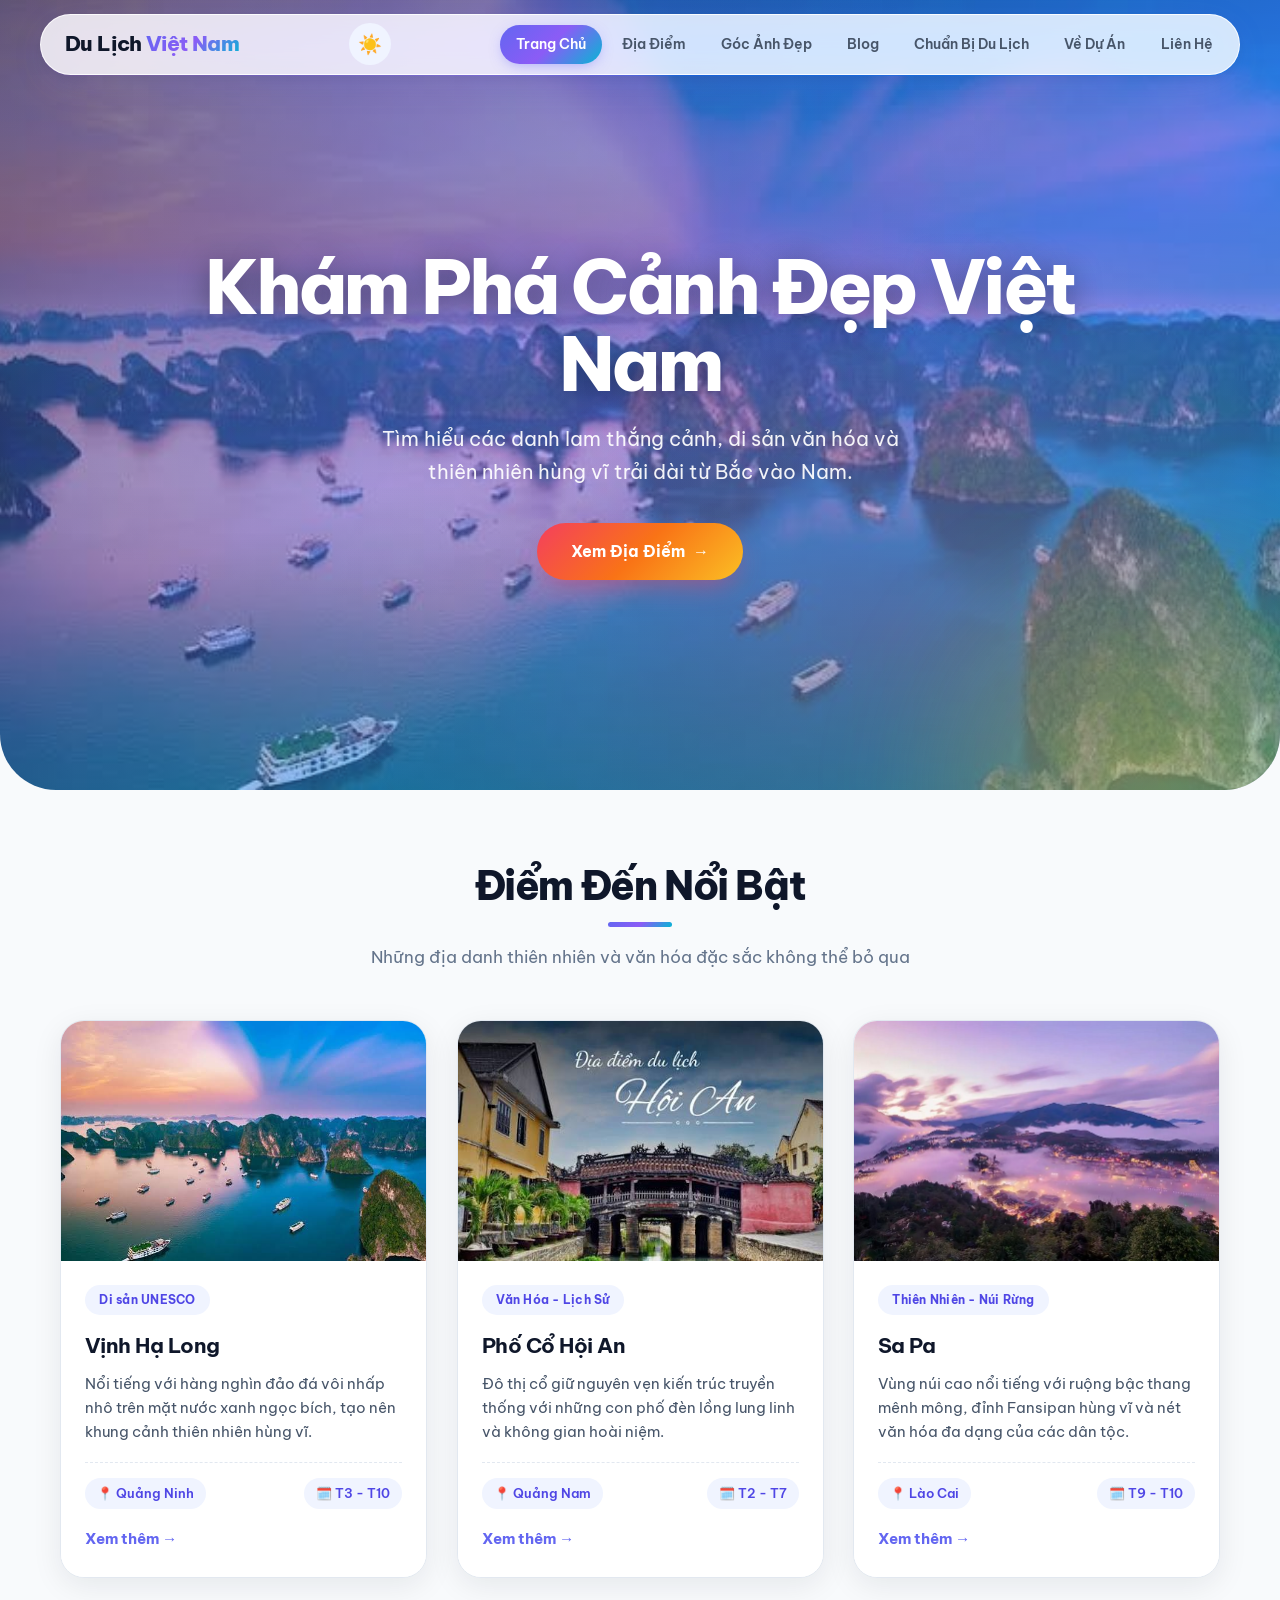
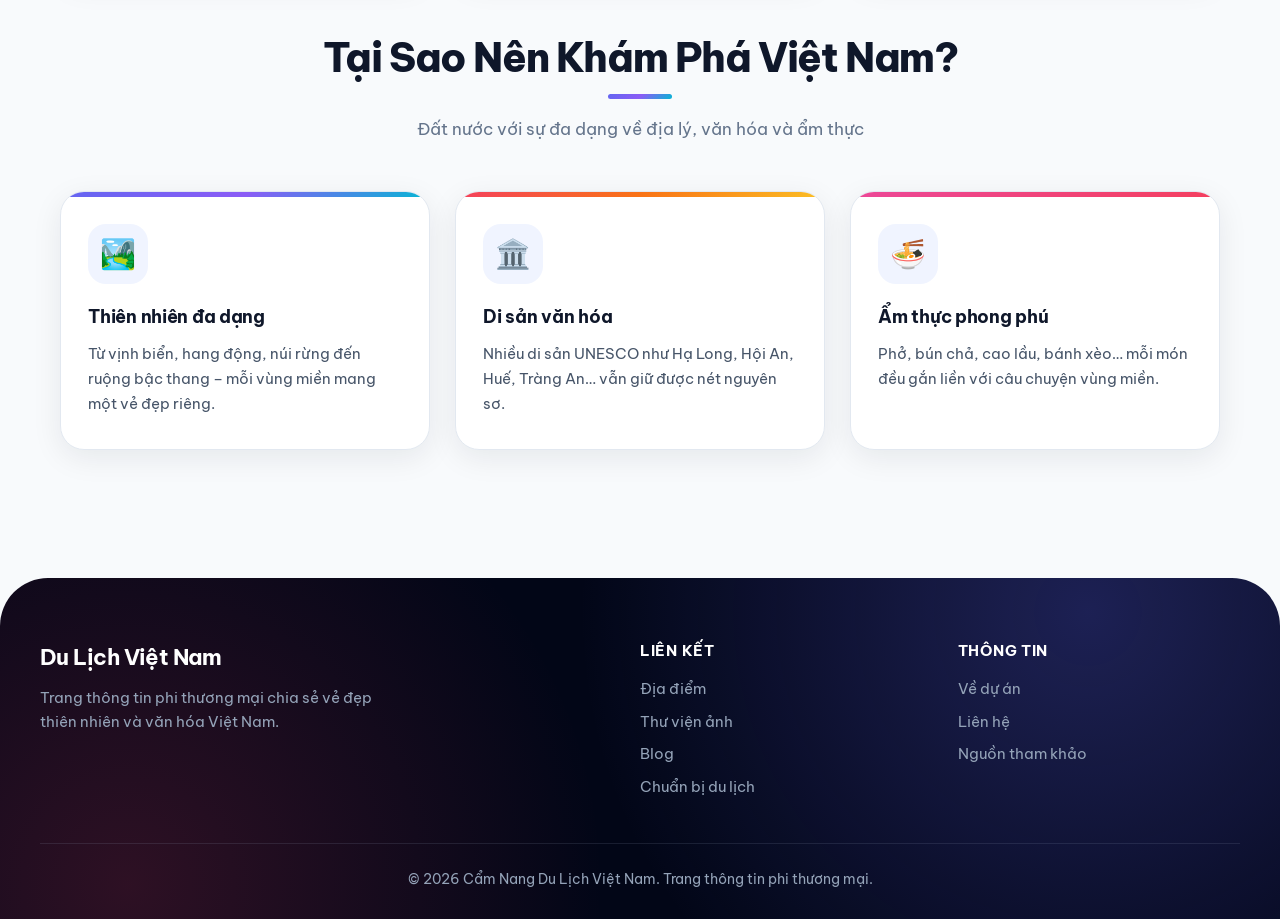
==== commit 22a96714: "darkmode" ====
--- a/index.html
+++ b/index.html
@@ -8,6 +8,9 @@
     <link rel="preconnect" href="https://fonts.googleapis.com">
     <link rel="preconnect" href="https://fonts.gstatic.com" crossorigin>
     <link href="https://fonts.googleapis.com/css2?family=Be+Vietnam+Pro:wght@400;500;600;700;800&display=swap" rel="stylesheet">
+    <script>
+        (function(){var t=localStorage.getItem("theme");if(t==="dark"||(!t&&window.matchMedia("(prefers-color-scheme: dark)").matches)){document.documentElement.setAttribute("data-theme","dark");}})();
+    </script>
     <link rel="stylesheet" href="css/style.css">
 </head>
 
@@ -17,9 +20,15 @@
             <div class="logo">
                 <a href="index.html">Du Lịch <span>Việt Nam</span></a>
             </div>
-            <button class="menu-toggle" aria-label="Mở menu" onclick="toggleMenu()">
-                <span></span><span></span><span></span>
-            </button>
+            <div class="nav-actions">
+                <button class="theme-toggle" aria-label="Chuyển giao diện sáng/tối" onclick="toggleTheme()">
+                    <span class="icon-sun">☀️</span>
+                    <span class="icon-moon">🌙</span>
+                </button>
+                <button class="menu-toggle" aria-label="Mở menu" onclick="toggleMenu()">
+                    <span></span><span></span><span></span>
+                </button>
+            </div>
             <ul class="nav-links">
                 <li><a href="index.html" class="active">Trang Chủ</a></li>
                 <li><a href="destinations.html">Địa Điểm</a></li>
@@ -140,6 +149,25 @@
         </div>
     </footer>
     <script>
+        // Theme
+        (function () {
+            var saved = localStorage.getItem("theme");
+            if (saved === "dark" || (!saved && window.matchMedia("(prefers-color-scheme: dark)").matches)) {
+                document.documentElement.setAttribute("data-theme", "dark");
+            }
+        })();
+        function toggleTheme() {
+            var html = document.documentElement;
+            var isDark = html.getAttribute("data-theme") === "dark";
+            if (isDark) {
+                html.removeAttribute("data-theme");
+                localStorage.setItem("theme", "light");
+            } else {
+                html.setAttribute("data-theme", "dark");
+                localStorage.setItem("theme", "dark");
+            }
+        }
+        // Menu
         function toggleMenu() {
             var nav = document.querySelector(".nav-links");
             var btn = document.querySelector(".menu-toggle");
--- a/css/style.css
+++ b/css/style.css
@@ -28,8 +28,12 @@
     --light-gray: #64748b;
     --bg-light: #f0f4ff;
     --bg-page: #f8fafc;
+    --bg-card: #ffffff;
     --border: #e2e8f0;
     --white: #ffffff;
+    --text-main: #0f172a;
+    --nav-bg: rgba(255, 255, 255, 0.82);
+    --nav-border: rgba(255, 255, 255, 0.85);
 
     /* Gradients mới – bắt mắt hơn */
     --grad-main: linear-gradient(135deg, #6366f1 0%, #8b5cf6 50%, #06b6d4 100%);
@@ -49,6 +53,40 @@
     --ease-bounce: cubic-bezier(0.34, 1.56, 0.64, 1);
 }
 
+/* ========== DARK MODE ========== */
+[data-theme="dark"] {
+    --primary: #818cf8;
+    --primary-dark: #a5b4fc;
+    --primary-light: #4f46e5;
+    --secondary: #22d3ee;
+    --accent: #fb7185;
+    --accent-2: #fbbf24;
+    --accent-3: #f472b6;
+
+    --dark: #f1f5f9;
+    --darker: #0b0f1a;
+    --gray: #94a3b8;
+    --light-gray: #64748b;
+    --bg-light: #1e293b;
+    --bg-page: #0b1120;
+    --bg-card: #111827;
+    --border: #1e293b;
+    --white: #f8fafc;
+    --text-main: #f1f5f9;
+    --nav-bg: rgba(17, 24, 39, 0.88);
+    --nav-border: rgba(51, 65, 85, 0.6);
+
+    --grad-main: linear-gradient(135deg, #818cf8 0%, #a78bfa 50%, #22d3ee 100%);
+    --grad-warm: linear-gradient(135deg, #fb7185 0%, #fb923c 50%, #fbbf24 100%);
+    --grad-cool: linear-gradient(135deg, #22d3ee 0%, #818cf8 100%);
+    --grad-pink: linear-gradient(135deg, #f472b6 0%, #fb7185 100%);
+    --grad-hero: linear-gradient(160deg, rgba(11, 17, 32, 0.7) 0%, rgba(79, 70, 229, 0.5) 50%, rgba(6, 182, 212, 0.45) 100%);
+
+    --shadow: 0 4px 6px -1px rgba(0, 0, 0, 0.3), 0 10px 20px -5px rgba(0, 0, 0, 0.4);
+    --shadow-hover: 0 20px 40px -12px rgba(129, 140, 248, 0.35);
+    --shadow-card: 0 8px 30px rgba(0, 0, 0, 0.35);
+}
+
 html {
     scroll-behavior: smooth;
     overflow-x: hidden;
@@ -62,6 +100,7 @@
     overflow-x: hidden;
     min-width: 0;
     -webkit-font-smoothing: antialiased;
+    transition: background-color 0.35s var(--ease), color 0.35s var(--ease);
 }
 
 a {
@@ -110,21 +149,22 @@
     margin: 0 auto;
     padding: 0.55rem 0.65rem 0.55rem 1.5rem;
     position: relative;
-    gap: 1rem;
-    background: rgba(255, 255, 255, 0.82);
+    gap: 0.75rem;
+    background: var(--nav-bg);
     -webkit-backdrop-filter: saturate(200%) blur(20px);
     backdrop-filter: saturate(200%) blur(20px);
-    border: 1px solid rgba(255, 255, 255, 0.85);
+    border: 1px solid var(--nav-border);
     border-radius: var(--radius-full);
     box-shadow: 0 10px 40px -10px rgba(99, 102, 241, 0.2),
                 0 4px 12px rgba(15, 23, 42, 0.06);
+    transition: background 0.35s var(--ease), border-color 0.35s var(--ease);
 }
 
 .logo a {
     font-size: 1.3rem;
     font-weight: 800;
     letter-spacing: -0.03em;
-    color: var(--dark);
+    color: var(--text-main);
     white-space: nowrap;
 }
 
@@ -165,7 +205,53 @@
     box-shadow: 0 4px 14px -4px rgba(99, 102, 241, 0.5);
 }
 
-/* Hamburger */
+/* Theme Toggle + Hamburger */
+.nav-actions {
+    display: flex;
+    align-items: center;
+    gap: 0.4rem;
+}
+
+.theme-toggle {
+    display: flex;
+    align-items: center;
+    justify-content: center;
+    width: 42px;
+    height: 42px;
+    border-radius: 50%;
+    border: none;
+    background: var(--bg-light);
+    cursor: pointer;
+    color: var(--text-main);
+    font-size: 1.2rem;
+    transition: background 0.25s, transform 0.3s var(--ease-bounce);
+    z-index: 1001;
+    flex-shrink: 0;
+}
+
+.theme-toggle:hover {
+    background: var(--primary-light);
+    transform: scale(1.08);
+}
+
+.theme-toggle .icon-sun,
+.theme-toggle .icon-moon {
+    line-height: 1;
+    transition: opacity 0.25s, transform 0.35s var(--ease);
+}
+
+.theme-toggle .icon-moon {
+    display: none;
+}
+
+[data-theme="dark"] .theme-toggle .icon-sun {
+    display: none;
+}
+
+[data-theme="dark"] .theme-toggle .icon-moon {
+    display: block;
+}
+
 .menu-toggle {
     display: none;
     flex-direction: column;
@@ -183,14 +269,14 @@
 }
 
 .menu-toggle:hover {
-    background: #e0e7ff;
+    background: var(--primary-light);
 }
 
 .menu-toggle span {
     display: block;
     width: 18px;
     height: 2.5px;
-    background-color: var(--dark);
+    background-color: var(--text-main);
     border-radius: 2px;
     transition: transform 0.3s var(--ease), opacity 0.3s;
 }
@@ -349,7 +435,7 @@
     font-weight: 800;
     letter-spacing: -0.035em;
     line-height: 1.18;
-    color: var(--dark);
+    color: var(--text-main);
     margin-bottom: 0.65rem;
 }
 
@@ -378,14 +464,14 @@
 }
 
 .card {
-    background: var(--white);
+    background: var(--bg-card);
     border-radius: var(--radius);
     overflow: hidden;
     box-shadow: var(--shadow-card);
-    border: 1px solid rgba(226, 232, 240, 0.8);
+    border: 1px solid var(--border);
     display: flex;
     flex-direction: column;
-    transition: transform 0.45s var(--ease), box-shadow 0.45s var(--ease);
+    transition: transform 0.45s var(--ease), box-shadow 0.45s var(--ease), background 0.35s var(--ease);
     min-width: 0;
 }
 
@@ -413,13 +499,13 @@
     flex-direction: column;
     flex-grow: 1;
     min-width: 0;
-    background: var(--white);
+    background: var(--bg-card);
 }
 
 .badge {
     align-self: flex-start;
     padding: 0.32rem 0.9rem;
-    background: linear-gradient(135deg, #e0e7ff, #c7d2fe);
+    background: var(--bg-light);
     color: var(--primary-dark);
     font-size: 0.75rem;
     font-weight: 700;
@@ -432,7 +518,7 @@
     font-size: 1.3rem;
     font-weight: 700;
     letter-spacing: -0.025em;
-    color: var(--dark);
+    color: var(--text-main);
     margin-bottom: 0.55rem;
     word-wrap: break-word;
 }
@@ -493,21 +579,22 @@
 }
 
 .about-text strong {
-    color: var(--dark);
+    color: var(--text-main);
 }
 
 .about-box {
-    background: var(--white);
+    background: var(--bg-card);
     padding: 1.8rem 2rem;
     border: 1px solid var(--border);
     border-left: 6px solid var(--accent);
     margin-top: 1.7rem;
     border-radius: var(--radius-sm);
     box-shadow: var(--shadow);
+    transition: background 0.35s var(--ease);
 }
 
 .about-box h3 {
-    color: var(--dark);
+    color: var(--text-main);
     margin-bottom: 0.75rem;
     font-weight: 700;
 }
@@ -579,21 +666,21 @@
     margin-bottom: 0.4rem;
     font-weight: 600;
     font-size: 0.9rem;
-    color: var(--dark);
+    color: var(--text-main);
 }
 
 .form-group input,
 .form-group textarea {
     width: 100%;
     padding: 0.9rem 1.15rem;
-    background: var(--white);
+    background: var(--bg-card);
     border: 1.5px solid var(--border);
     border-radius: var(--radius-sm);
     font-size: 0.95rem;
     font-family: inherit;
-    color: var(--dark);
+    color: var(--text-main);
     max-width: 100%;
-    transition: border-color 0.2s, box-shadow 0.2s;
+    transition: border-color 0.2s, box-shadow 0.2s, background 0.35s var(--ease);
 }
 
 .form-group input::placeholder,
@@ -693,13 +780,13 @@
     display: grid;
     grid-template-columns: minmax(0, 310px) 1fr;
     gap: 1.6rem;
-    background: var(--white);
+    background: var(--bg-card);
     border: 1px solid var(--border);
     border-radius: var(--radius);
     overflow: hidden;
     box-shadow: var(--shadow-card);
     min-width: 0;
-    transition: transform 0.4s var(--ease), box-shadow 0.4s var(--ease);
+    transition: transform 0.4s var(--ease), box-shadow 0.4s var(--ease), background 0.35s var(--ease);
     isolation: isolate;
 }
 
@@ -744,7 +831,7 @@
     font-weight: 700;
     letter-spacing: -0.025em;
     line-height: 1.28;
-    color: var(--dark);
+    color: var(--text-main);
     margin-bottom: 0.65rem;
     word-wrap: break-word;
 }
@@ -764,14 +851,14 @@
 
 .tip-card {
     position: relative;
-    background: var(--white);
+    background: var(--bg-card);
     padding: 2rem 1.7rem;
     border-radius: var(--radius);
     border: 1px solid var(--border);
     box-shadow: var(--shadow-card);
     min-width: 0;
     overflow: hidden;
-    transition: transform 0.4s var(--ease), box-shadow 0.4s var(--ease);
+    transition: transform 0.4s var(--ease), box-shadow 0.4s var(--ease), background 0.35s var(--ease);
 }
 
 .tip-card::before {
@@ -796,7 +883,7 @@
 }
 
 .tip-card h3 {
-    color: var(--dark);
+    color: var(--text-main);
     margin-bottom: 0.65rem;
     font-size: 1.15rem;
     font-weight: 700;
@@ -833,11 +920,11 @@
 .sources-list li {
     margin-bottom: 0.95rem;
     padding: 1rem 1.3rem;
-    background: var(--white);
+    background: var(--bg-card);
     border: 1px solid var(--border);
     border-left: 5px solid var(--primary);
     border-radius: var(--radius-sm);
-    transition: transform 0.25s var(--ease), box-shadow 0.25s;
+    transition: transform 0.25s var(--ease), box-shadow 0.25s, background 0.35s var(--ease);
 }
 
 .sources-list li:hover {
@@ -866,7 +953,7 @@
 .filter-btn {
     padding: 0.6rem 1.35rem;
     border: 1.5px solid var(--border);
-    background: var(--white);
+    background: var(--bg-card);
     border-radius: var(--radius-full);
     font-family: inherit;
     font-weight: 600;
@@ -988,15 +1075,15 @@
         top: calc(100% + 0.65rem);
         left: 0;
         right: 0;
-        background: rgba(255, 255, 255, 0.97);
+        background: var(--nav-bg);
         -webkit-backdrop-filter: blur(20px);
         backdrop-filter: blur(20px);
-        border: 1px solid rgba(255, 255, 255, 0.9);
+        border: 1px solid var(--nav-border);
         border-radius: 24px;
         padding: 1rem;
         flex-direction: column;
         gap: 0.35rem;
-        box-shadow: 0 20px 50px -10px rgba(15, 23, 42, 0.2);
+        box-shadow: 0 20px 50px -10px rgba(15, 23, 42, 0.35);
     }
 
     .nav-links.open {
@@ -1113,5 +1200,39 @@
 
 /* Smooth image loading feel */
 img {
-    background: #e2e8f0;
-}
+    background: var(--border);
+}
+
+/* Dark mode extra overrides */
+[data-theme="dark"] .nav-links a:hover {
+    background: var(--bg-light);
+    color: var(--primary);
+}
+
+[data-theme="dark"] .card-info span {
+    background: var(--bg-light);
+    color: var(--primary);
+}
+
+[data-theme="dark"] .blog-meta {
+    background: var(--bg-light);
+    color: var(--primary);
+}
+
+[data-theme="dark"] .tip-icon {
+    background: var(--bg-light);
+}
+
+[data-theme="dark"] .contact-form {
+    background: transparent;
+}
+
+[data-theme="dark"] .form-group input::placeholder,
+[data-theme="dark"] .form-group textarea::placeholder {
+    color: #64748b;
+}
+
+[data-theme="dark"] footer {
+    background-image: radial-gradient(circle at 85% 10%, rgba(129, 140, 248, 0.2), transparent 45%),
+        radial-gradient(circle at 10% 90%, rgba(251, 113, 133, 0.12), transparent 40%);
+}
